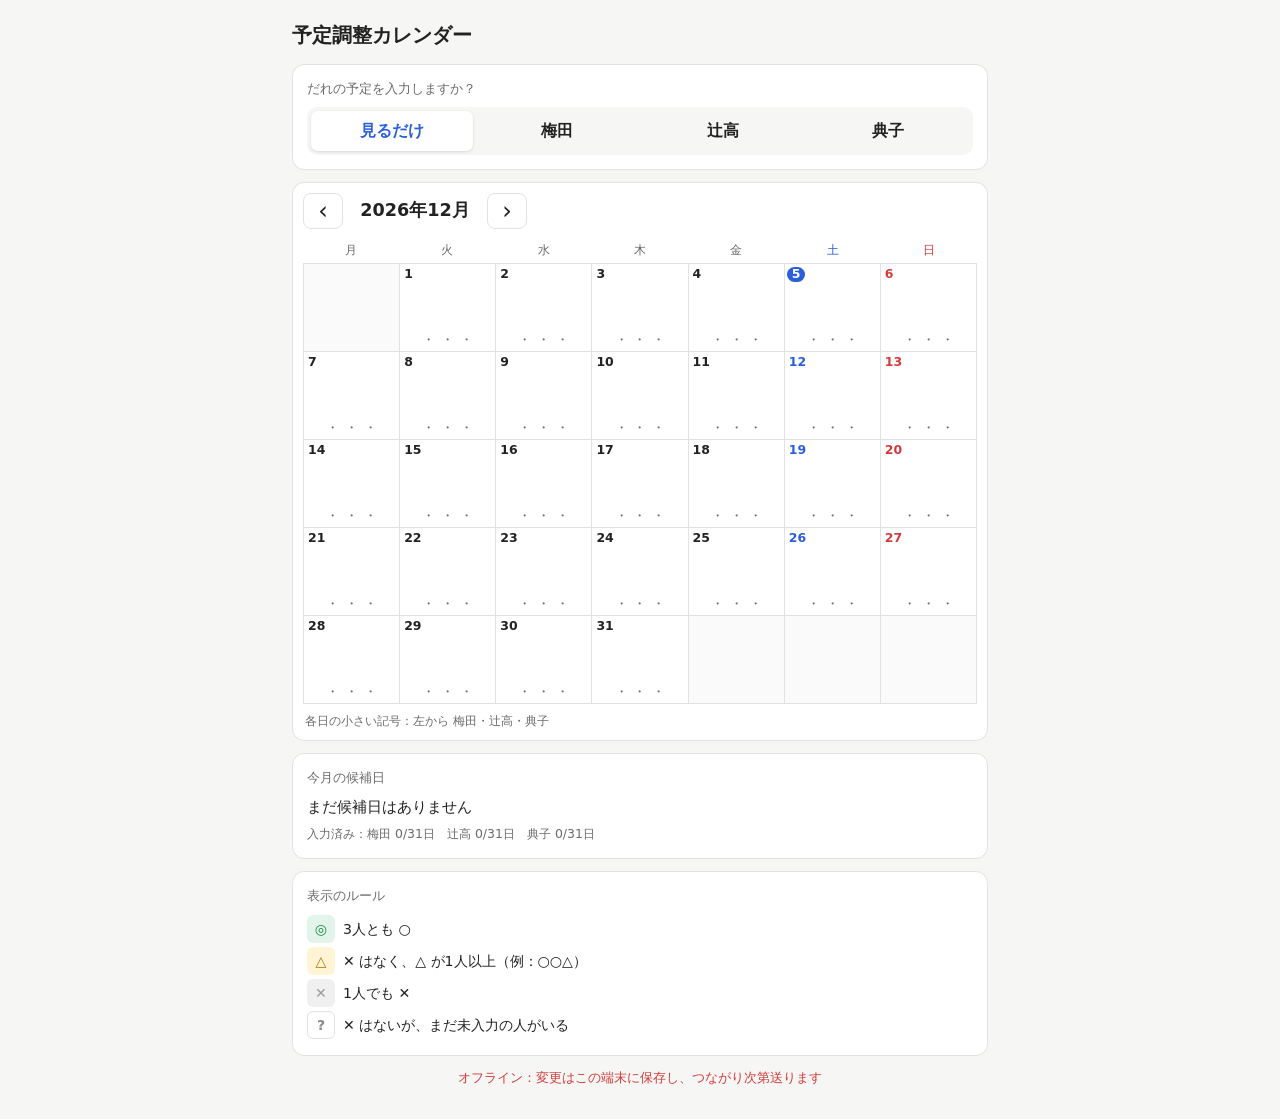
==== calendar/index.html @ 76873ce4 "Add /calendar: plain 3-person availability calendar (○△✕, drag/bulk edit, combined ◎△✕?)" ====
<!DOCTYPE html>
<html lang="ja">
<head>
  <meta charset="UTF-8">
  <meta name="viewport" content="width=device-width, initial-scale=1, viewport-fit=cover">
  <meta name="theme-color" content="#ffffff">
  <meta name="format-detection" content="telephone=no">
  <meta name="description" content="3人の予定調整カレンダー — 日付ごとに ○・△・✕ を入力すると、その日の結果を自動で表示します。">
  <title>予定調整カレンダー</title>
  <link rel="icon" href="data:image/svg+xml,%3Csvg xmlns='http://www.w3.org/2000/svg' viewBox='0 0 100 100'%3E%3Ctext y='.9em' font-size='90'%3E📅%3C/text%3E%3C/svg%3E">
  <link rel="stylesheet" href="calendar.css?v=20261127a">
  <script src="../holidays.js?v=20261127a" defer></script>
  <script src="calendar.js?v=20261127a" defer></script>
</head>
<body>
  <main class="page">
    <h1 class="title">予定調整カレンダー</h1>

    <section class="panel" aria-labelledby="who-label">
      <p id="who-label" class="panel-label">だれの予定を入力しますか？</p>
      <div id="people" class="segmented" role="radiogroup" aria-labelledby="who-label"></div>

      <div id="tools" class="tools" hidden>
        <p class="panel-label">記号を選んで、日付をタップ（なぞると連続入力）</p>
        <div id="brushes" class="segmented segmented--brush" role="radiogroup" aria-label="入力する記号"></div>

        <p class="panel-label">今月をまとめて入力</p>
        <div class="bulk">
          <button type="button" class="btn" data-bulk="all">全日</button>
          <button type="button" class="btn" data-bulk="weekday">平日</button>
          <button type="button" class="btn" data-bulk="weekend">土日祝</button>
          <button type="button" class="btn" data-bulk="empty">未入力の日</button>
          <button type="button" class="btn btn--quiet" id="undo" disabled>元に戻す</button>
        </div>
      </div>
    </section>

    <section class="calendar" aria-label="カレンダー">
      <div class="month-nav">
        <button type="button" class="btn btn--icon" id="prev-month" aria-label="前の月">‹</button>
        <h2 id="month-label" class="month-label" aria-live="polite"></h2>
        <button type="button" class="btn btn--icon" id="next-month" aria-label="次の月">›</button>
        <button type="button" class="btn btn--quiet" id="today-btn">今日</button>
      </div>

      <div class="weekdays" aria-hidden="true">
        <span>月</span><span>火</span><span>水</span><span>木</span><span>金</span><span class="sat">土</span><span class="sun">日</span>
      </div>
      <div id="grid" class="grid"></div>
      <p id="people-order" class="note"></p>
    </section>

    <section id="detail" class="panel detail" aria-live="polite" hidden></section>

    <section class="panel">
      <p class="panel-label">今月の候補日</p>
      <p id="best-days" class="best-days"></p>
    </section>

    <section class="panel legend">
      <p class="panel-label">表示のルール</p>
      <ul>
        <li><b class="sum sum--best">◎</b> 3人とも ○</li>
        <li><b class="sum sum--maybe">△</b> ✕ はなく、△ が1人以上（例：○○△）</li>
        <li><b class="sum sum--no">✕</b> 1人でも ✕</li>
        <li><b class="sum sum--wait">?</b> ✕ はないが、まだ未入力の人がいる</li>
      </ul>
    </section>

    <p id="sync-status" class="sync-status" role="status"></p>
  </main>

  <p id="toast" class="toast" role="status" aria-live="polite"></p>
</body>
</html>
---- calendar/calendar.css ----
/* 予定調整カレンダー — plain and simple, iPhone Safari first */

:root {
  color-scheme: light;
  --text: #222;
  --soft: #6b6b6b;
  --line: #e2e2e2;
  --bg: #f6f6f4;
  --card: #fff;
  --accent: #2b5fd9;
  --sat: #2b5fd9;
  --sun: #d23c3c;
  --best: #1f8a4c;
  --best-bg: #e3f5ea;
  --maybe: #b07800;
  --maybe-bg: #fff4d6;
  --no: #9a9a9a;
  --no-bg: #f0f0f0;
  --wait: #8a8a8a;
  font-family: "Hiragino Sans", "Hiragino Kaku Gothic ProN", "Yu Gothic", "Meiryo", "Noto Sans JP", system-ui, sans-serif;
}

*, *::before, *::after { box-sizing: border-box; }

html { -webkit-text-size-adjust: 100%; text-size-adjust: 100%; }

body {
  margin: 0;
  color: var(--text);
  background: var(--bg);
  line-height: 1.5;
}

button {
  font: inherit;
  color: inherit;
  touch-action: manipulation;
  -webkit-tap-highlight-color: transparent;
  -webkit-user-select: none;
  user-select: none;
  cursor: pointer;
}

[hidden] { display: none !important; }

.page {
  max-width: 720px;
  margin: 0 auto;
  padding: calc(16px + env(safe-area-inset-top)) max(12px, env(safe-area-inset-right)) calc(32px + env(safe-area-inset-bottom)) max(12px, env(safe-area-inset-left));
}

.title {
  margin: 4px 0 14px;
  font-size: 1.25rem;
  font-weight: 700;
}

.panel,
.calendar {
  margin-bottom: 12px;
  padding: 14px;
  border: 1px solid var(--line);
  border-radius: 12px;
  background: var(--card);
}

.panel-label {
  margin: 0 0 8px;
  color: var(--soft);
  font-size: 0.82rem;
}

.tools .panel-label { margin-top: 14px; }

/* ---- Segmented pickers ---- */
.segmented {
  display: flex;
  gap: 4px;
  padding: 4px;
  border-radius: 10px;
  background: var(--bg);
}

.segmented button {
  flex: 1;
  min-height: 40px;
  padding: 6px 4px;
  border: 0;
  border-radius: 7px;
  background: transparent;
  font-weight: 600;
}

.segmented button[aria-checked="true"] {
  background: var(--card);
  color: var(--accent);
  box-shadow: 0 1px 3px rgba(0, 0, 0, 0.12);
}

.segmented--brush button { font-size: 1.2rem; }
.segmented--brush .brush--clear { font-size: 0.9rem; }
.segmented--brush .brush--o[aria-checked="true"] { color: var(--best); }
.segmented--brush .brush--a[aria-checked="true"] { color: var(--maybe); }
.segmented--brush .brush--x[aria-checked="true"] { color: var(--sun); }

/* ---- Buttons ---- */
.btn {
  min-height: 36px;
  padding: 6px 12px;
  border: 1px solid var(--line);
  border-radius: 8px;
  background: var(--card);
  font-size: 0.9rem;
}

.btn:active { background: var(--bg); }
.btn:disabled { opacity: 0.4; cursor: default; }
.btn--quiet { border-color: transparent; color: var(--accent); }
.btn--icon { width: 40px; padding: 0; font-size: 1.5rem; line-height: 1; }

.bulk {
  display: flex;
  flex-wrap: wrap;
  gap: 6px;
}

/* ---- Calendar ---- */
.calendar { padding: 10px; }

.month-nav {
  display: flex;
  align-items: center;
  gap: 6px;
  margin-bottom: 8px;
}

.month-label {
  margin: 0;
  min-width: 7.5em;
  text-align: center;
  font-size: 1.1rem;
}

#today-btn { margin-left: auto; }

.weekdays,
.grid {
  display: grid;
  grid-template-columns: repeat(7, 1fr);
}

.weekdays span {
  padding: 4px 0;
  color: var(--soft);
  font-size: 0.78rem;
  text-align: center;
}

.weekdays .sat { color: var(--sat); }
.weekdays .sun { color: var(--sun); }

.grid {
  border-top: 1px solid var(--line);
  border-left: 1px solid var(--line);
}

.day,
.day-blank {
  position: relative;
  min-height: 74px;
  border: 0;
  border-right: 1px solid var(--line);
  border-bottom: 1px solid var(--line);
  border-radius: 0;
  background: var(--card);
}

.day-blank { background: #fafafa; }

.day {
  display: flex;
  flex-direction: column;
  align-items: center;
  padding: 3px 2px 4px;
  overflow: hidden;
}

.day-num {
  align-self: flex-start;
  padding-left: 2px;
  font-size: 0.78rem;
  font-weight: 600;
  line-height: 1.2;
}

.is-sat .day-num { color: var(--sat); }
.is-sun .day-num { color: var(--sun); }

.is-today .day-num {
  padding: 0 5px;
  border-radius: 999px;
  background: var(--accent);
  color: #fff;
}

.day-holiday {
  position: absolute;
  top: 4px;
  right: 3px;
  max-width: 55%;
  overflow: hidden;
  color: var(--sun);
  font-size: 0.55rem;
  white-space: nowrap;
  text-overflow: ellipsis;
}

.day-sum {
  flex: 1;
  display: flex;
  align-items: center;
  font-size: 1.45rem;
  font-weight: 700;
  line-height: 1;
}

.day-people {
  display: flex;
  justify-content: center;
  gap: 1px;
  width: 100%;
  font-size: 0.7rem;
  line-height: 1.1;
}

.day-person {
  flex: 1;
  max-width: 1.4em;
  border-radius: 3px;
  color: var(--soft);
  text-align: center;
}

/* the person being edited is highlighted in each day */
body[data-person="u"] .day-person[data-person="u"],
body[data-person="t"] .day-person[data-person="t"],
body[data-person="n"] .day-person[data-person="n"] {
  background: #e7eefc;
  color: var(--accent);
  font-weight: 700;
}

.is-sum-best { background: var(--best-bg); }
.is-sum-best .day-sum { color: var(--best); }
.is-sum-maybe { background: var(--maybe-bg); }
.is-sum-maybe .day-sum { color: var(--maybe); }
.is-sum-no { background: var(--no-bg); }
.is-sum-no .day-sum { color: var(--no); }
.is-sum-wait .day-sum { color: var(--wait); font-size: 1.1rem; }

.day.is-selected { box-shadow: inset 0 0 0 2px var(--accent); }

/* while editing, dragging across days paints instead of scrolling */
.is-editing .grid { touch-action: none; }
.is-editing .day:active { filter: brightness(0.95); }

.note {
  margin: 8px 2px 0;
  color: var(--soft);
  font-size: 0.75rem;
}

/* ---- Detail / summary / legend ---- */
.detail-head {
  display: flex;
  align-items: center;
  gap: 10px;
  margin: 0 0 8px;
}

.detail-list {
  display: grid;
  grid-template-columns: repeat(3, 1fr);
  gap: 6px;
  margin: 0;
  padding: 0;
  list-style: none;
}

.detail-list li {
  display: flex;
  flex-direction: column;
  align-items: center;
  padding: 8px 4px;
  border-radius: 8px;
  background: var(--bg);
  font-size: 0.85rem;
}

.mark { font-size: 1.2rem; }
.mark--o { color: var(--best); }
.mark--a { color: var(--maybe); }
.mark--x { color: var(--sun); }
.mark--none { color: var(--soft); font-size: 0.85rem; font-weight: 400; line-height: 1.75rem; }

.best-days { margin: 0; font-size: 0.95rem; }

.progress {
  display: block;
  margin-top: 6px;
  color: var(--soft);
  font-size: 0.78rem;
}

.legend ul {
  margin: 0;
  padding: 0;
  list-style: none;
  font-size: 0.88rem;
}

.legend li { display: flex; align-items: center; gap: 8px; padding: 2px 0; }

.sum {
  display: inline-flex;
  align-items: center;
  justify-content: center;
  width: 28px;
  height: 28px;
  border-radius: 6px;
  font-weight: 700;
}

.sum--best { background: var(--best-bg); color: var(--best); }
.sum--maybe { background: var(--maybe-bg); color: var(--maybe); }
.sum--no { background: var(--no-bg); color: var(--no); }
.sum--wait { background: var(--card); border: 1px solid var(--line); color: var(--wait); }

.sync-status {
  min-height: 1em;
  margin: 8px 0 0;
  color: var(--sun);
  font-size: 0.8rem;
  text-align: center;
}

.toast {
  position: fixed;
  left: 50%;
  bottom: calc(24px + env(safe-area-inset-bottom));
  z-index: 10;
  max-width: calc(100vw - 32px);
  margin: 0;
  padding: 10px 18px;
  border-radius: 999px;
  background: rgba(30, 30, 30, 0.88);
  color: #fff;
  font-size: 0.88rem;
  text-align: center;
  opacity: 0;
  pointer-events: none;
  transform: translate(-50%, 12px);
  transition: opacity 0.2s, transform 0.2s;
}

.toast.is-shown { opacity: 1; transform: translate(-50%, 0); }

@media (min-width: 560px) {
  .day, .day-blank { min-height: 88px; }
  .day-sum { font-size: 1.8rem; }
  .day-people { font-size: 0.8rem; }
}

/* phones: no room for holiday names; the red date already marks them */
@media (max-width: 559px) {
  .day-holiday { display: none; }
}
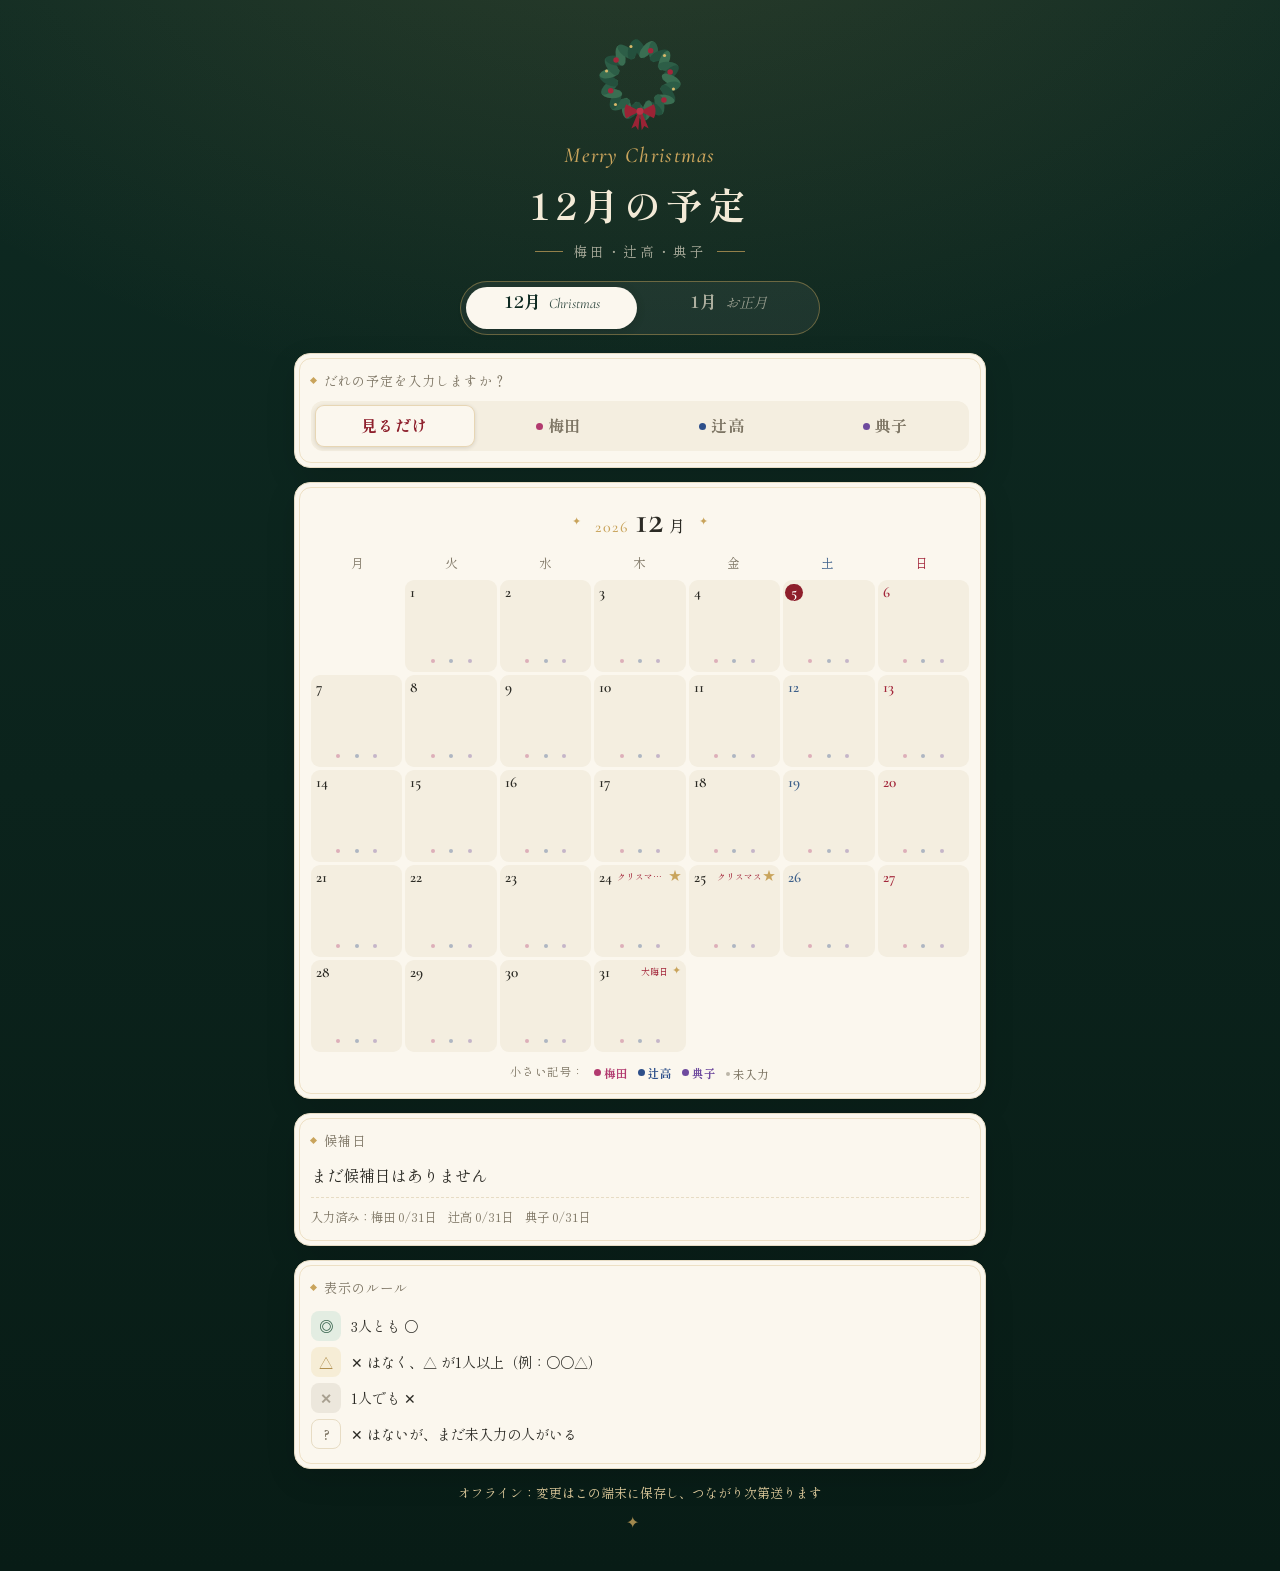
==== commit 95fd4707: "Calendar: Dec/Jan only with Christmas & お正月 themes; per-person colours, own-answer edit view, progre" ====
--- a/calendar/index.html
+++ b/calendar/index.html
@@ -3,28 +3,41 @@
 <head>
   <meta charset="UTF-8">
   <meta name="viewport" content="width=device-width, initial-scale=1, viewport-fit=cover">
-  <meta name="theme-color" content="#ffffff">
+  <meta name="theme-color" content="#0e2a22">
   <meta name="format-detection" content="telephone=no">
-  <meta name="description" content="3人の予定調整カレンダー — 日付ごとに ○・△・✕ を入力すると、その日の結果を自動で表示します。">
-  <title>予定調整カレンダー</title>
-  <link rel="icon" href="data:image/svg+xml,%3Csvg xmlns='http://www.w3.org/2000/svg' viewBox='0 0 100 100'%3E%3Ctext y='.9em' font-size='90'%3E📅%3C/text%3E%3C/svg%3E">
-  <link rel="stylesheet" href="calendar.css?v=20261127a">
-  <script src="../holidays.js?v=20261127a" defer></script>
-  <script src="calendar.js?v=20261127a" defer></script>
+  <meta name="description" content="12月・1月の予定調整 — 日付ごとに ○・△・✕ を入力すると、3人の結果を自動で表示します。">
+  <title>12月・1月の予定</title>
+  <link rel="icon" href="data:image/svg+xml,%3Csvg xmlns='http://www.w3.org/2000/svg' viewBox='0 0 100 100'%3E%3Ctext y='.9em' font-size='90'%3E✨%3C/text%3E%3C/svg%3E">
+  <link rel="preconnect" href="https://fonts.googleapis.com">
+  <link rel="preconnect" href="https://fonts.gstatic.com" crossorigin>
+  <link rel="stylesheet" href="https://fonts.googleapis.com/css2?family=Cormorant+Garamond:ital,wght@0,500;0,600;1,500&family=Shippori+Mincho:wght@500;700&display=swap">
+  <link rel="stylesheet" href="calendar.css?v=20261127d">
+  <script src="../holidays.js?v=20261127d" defer></script>
+  <script src="calendar.js?v=20261127d" defer></script>
 </head>
-<body>
+<body data-theme="xmas">
+  <div id="snow" class="snow" aria-hidden="true"></div>
+
   <main class="page">
-    <h1 class="title">予定調整カレンダー</h1>
+    <header class="hero">
+      <div id="hero-art" class="hero-art" aria-hidden="true"></div>
+      <p id="hero-kicker" class="hero-kicker"></p>
+      <h1 id="hero-title" class="hero-title"></h1>
+      <p class="hero-sub">梅田・辻高・典子</p>
+    </header>
+
+    <nav id="months" class="month-tabs" role="tablist" aria-label="月"></nav>
 
     <section class="panel" aria-labelledby="who-label">
       <p id="who-label" class="panel-label">だれの予定を入力しますか？</p>
       <div id="people" class="segmented" role="radiogroup" aria-labelledby="who-label"></div>
 
       <div id="tools" class="tools" hidden>
+        <p id="my-progress" class="my-progress" aria-live="polite"></p>
         <p class="panel-label">記号を選んで、日付をタップ（なぞると連続入力）</p>
         <div id="brushes" class="segmented segmented--brush" role="radiogroup" aria-label="入力する記号"></div>
 
-        <p class="panel-label">今月をまとめて入力</p>
+        <p class="panel-label">この月をまとめて入力</p>
         <div class="bulk">
           <button type="button" class="btn" data-bulk="all">全日</button>
           <button type="button" class="btn" data-bulk="weekday">平日</button>
@@ -35,14 +48,8 @@
       </div>
     </section>
 
-    <section class="calendar" aria-label="カレンダー">
-      <div class="month-nav">
-        <button type="button" class="btn btn--icon" id="prev-month" aria-label="前の月">‹</button>
-        <h2 id="month-label" class="month-label" aria-live="polite"></h2>
-        <button type="button" class="btn btn--icon" id="next-month" aria-label="次の月">›</button>
-        <button type="button" class="btn btn--quiet" id="today-btn">今日</button>
-      </div>
-
+    <section class="panel calendar" aria-label="カレンダー">
+      <h2 id="month-label" class="month-label" aria-live="polite"></h2>
       <div class="weekdays" aria-hidden="true">
         <span>月</span><span>火</span><span>水</span><span>木</span><span>金</span><span class="sat">土</span><span class="sun">日</span>
       </div>
@@ -53,7 +60,7 @@
     <section id="detail" class="panel detail" aria-live="polite" hidden></section>
 
     <section class="panel">
-      <p class="panel-label">今月の候補日</p>
+      <p class="panel-label">候補日</p>
       <p id="best-days" class="best-days"></p>
     </section>
 
@@ -68,6 +75,7 @@
     </section>
 
     <p id="sync-status" class="sync-status" role="status"></p>
+    <p class="flourish" aria-hidden="true">✦</p>
   </main>
 
   <p id="toast" class="toast" role="status" aria-live="polite"></p>
--- a/calendar/calendar.css
+++ b/calendar/calendar.css
@@ -1,23 +1,71 @@
-/* 予定調整カレンダー — plain and simple, iPhone Safari first */
+/* 12月・1月の予定 — Christmas (December) and お正月 (January) themes, iPhone Safari first */
+
+/* ---- Themes ---- */
+body[data-theme="xmas"] {
+  --bg: #0e2a22;
+  --bg-deep: #081c16;
+  --bg-glow: rgba(201, 164, 92, 0.16);
+  --on-bg: #f3ead7;
+  --on-bg-soft: rgba(243, 234, 215, 0.68);
+  --gold: #c9a45c;
+  --gold-soft: #e3cf9f;
+  --card: #fbf7ee;
+  --card-2: #f4eee0;
+  --text: #2b2a24;
+  --soft: #7d7564;
+  --line: #e7dcc4;
+  --accent: #8e1f2c;
+  --accent-soft: #f4e3e2;
+  --sat: #3c5f8a;
+  --sun: #a3263a;
+  --best: #2f5d46;
+  --best-bg: #e3ede2;
+  --maybe: #9a7224;
+  --maybe-bg: #f6edd6;
+  --no: #a8a090;
+  --no-bg: #ece7dc;
+  --tab-bg: rgba(255, 255, 255, 0.06);
+  --tab-text: var(--on-bg-soft);
+  --tab-on-bg: var(--card);
+  --tab-on-text: var(--bg);
+}
+
+body[data-theme="newyear"] {
+  --bg: #f6f0e4;
+  --bg-deep: #efe5d2;
+  --bg-glow: rgba(192, 57, 43, 0.08);
+  --on-bg: #3b1d16;
+  --on-bg-soft: rgba(59, 29, 22, 0.62);
+  --gold: #b8924a;
+  --gold-soft: #d9bf86;
+  --card: #fffdf8;
+  --card-2: #f8f2e6;
+  --text: #2e211c;
+  --soft: #857565;
+  --line: #ecdfc8;
+  --accent: #b3261e;
+  --accent-soft: #fbe8e3;
+  --sat: #3d5a85;
+  --sun: #b3261e;
+  --best: #b3261e;
+  --best-bg: #fbe7e1;
+  --maybe: #9a7224;
+  --maybe-bg: #f7eed8;
+  --no: #ab9f92;
+  --no-bg: #efe9df;
+  --tab-bg: rgba(184, 146, 74, 0.1);
+  --tab-text: var(--on-bg-soft);
+  --tab-on-bg: var(--accent);
+  --tab-on-text: #fff8ef;
+}
 
 :root {
   color-scheme: light;
-  --text: #222;
-  --soft: #6b6b6b;
-  --line: #e2e2e2;
-  --bg: #f6f6f4;
-  --card: #fff;
-  --accent: #2b5fd9;
-  --sat: #2b5fd9;
-  --sun: #d23c3c;
-  --best: #1f8a4c;
-  --best-bg: #e3f5ea;
-  --maybe: #b07800;
-  --maybe-bg: #fff4d6;
-  --no: #9a9a9a;
-  --no-bg: #f0f0f0;
-  --wait: #8a8a8a;
-  font-family: "Hiragino Sans", "Hiragino Kaku Gothic ProN", "Yu Gothic", "Meiryo", "Noto Sans JP", system-ui, sans-serif;
+  --serif: "Shippori Mincho", "Hiragino Mincho ProN", "Yu Mincho", "YuMincho", serif;
+  --latin: "Cormorant Garamond", "Shippori Mincho", "Hiragino Mincho ProN", serif;
+  --sans: "Hiragino Sans", "Hiragino Kaku Gothic ProN", "Yu Gothic", "Noto Sans JP", system-ui, sans-serif;
+  --shadow: 0 10px 30px rgba(0, 0, 0, 0.12), 0 1px 2px rgba(0, 0, 0, 0.06);
+  font-family: var(--serif);
 }
 
 *, *::before, *::after { box-sizing: border-box; }
@@ -25,10 +73,31 @@
 html { -webkit-text-size-adjust: 100%; text-size-adjust: 100%; }
 
 body {
+  min-height: 100vh;
+  min-height: 100dvh;
   margin: 0;
   color: var(--text);
   background: var(--bg);
-  line-height: 1.5;
+  line-height: 1.6;
+  transition: background-color 0.5s;
+}
+
+/* evergreen velvet with a warm glow at the top */
+body[data-theme="xmas"] {
+  background:
+    radial-gradient(120% 60% at 50% -10%, var(--bg-glow), transparent 60%),
+    linear-gradient(180deg, var(--bg) 0%, var(--bg-deep) 100%);
+  background-color: var(--bg-deep);
+}
+
+html:has(body[data-theme="xmas"]) { background: var(--bg-deep, #081c16); }
+
+/* washi ivory with faint gold 青海波 */
+body[data-theme="newyear"] {
+  background:
+    radial-gradient(90% 50% at 50% -5%, var(--bg-glow), transparent 65%),
+    url("data:image/svg+xml,%3Csvg xmlns='http://www.w3.org/2000/svg' width='48' height='24'%3E%3Cg fill='%23f6f0e4' stroke='%23b8924a' stroke-opacity='.16' stroke-width='1'%3E%3Cg id='w'%3E%3Ccircle r='24'/%3E%3Ccircle r='18'/%3E%3Ccircle r='12'/%3E%3Ccircle r='6'/%3E%3C/g%3E%3Cuse href='%23w' x='48'/%3E%3Cuse href='%23w' x='24' y='12'/%3E%3Cuse href='%23w' y='24'/%3E%3Cuse href='%23w' x='48' y='24'/%3E%3C/g%3E%3C/svg%3E") 0 0 / 48px 24px,
+    var(--bg);
 }
 
 button {
@@ -44,104 +113,275 @@
 [hidden] { display: none !important; }
 
 .page {
+  position: relative;
+  z-index: 1;
   max-width: 720px;
   margin: 0 auto;
-  padding: calc(16px + env(safe-area-inset-top)) max(12px, env(safe-area-inset-right)) calc(32px + env(safe-area-inset-bottom)) max(12px, env(safe-area-inset-left));
-}
-
-.title {
-  margin: 4px 0 14px;
-  font-size: 1.25rem;
+  padding: calc(20px + env(safe-area-inset-top)) max(14px, env(safe-area-inset-right)) calc(36px + env(safe-area-inset-bottom)) max(14px, env(safe-area-inset-left));
+}
+
+/* ---- Snow (December only) ---- */
+.snow {
+  position: fixed;
+  inset: 0;
+  z-index: 0;
+  overflow: hidden;
+  pointer-events: none;
+}
+
+.snow span {
+  position: absolute;
+  top: -10px;
+  border-radius: 50%;
+  background: #fff;
+  filter: blur(0.4px);
+  animation-name: fall, sway;
+  animation-timing-function: linear, ease-in-out;
+  animation-iteration-count: infinite;
+  animation-direction: normal, alternate;
+}
+
+@keyframes fall { to { transform: translateY(105vh); } }
+@keyframes sway { from { margin-left: -12px; } to { margin-left: 12px; } }
+
+@media (prefers-reduced-motion: reduce) {
+  .snow span { animation: none; top: auto; bottom: 0; opacity: 0.15 !important; }
+}
+
+/* ---- Hero ---- */
+.hero {
+  padding: 8px 0 18px;
+  color: var(--on-bg);
+  text-align: center;
+}
+
+.hero-art {
+  width: 104px;
+  height: 104px;
+  margin: 0 auto 6px;
+  animation: rise 0.8s ease-out both;
+}
+
+[data-theme="newyear"] .hero-art { width: 170px; }
+.hero-art svg { display: block; width: 100%; height: 100%; }
+
+.hero-kicker {
+  margin: 0;
+  color: var(--gold);
+  font-family: var(--latin);
+  font-size: 1.35rem;
+  font-style: italic;
+  font-weight: 500;
+  letter-spacing: 0.06em;
+  animation: rise 0.8s 0.1s ease-out both;
+}
+
+[data-theme="newyear"] .hero-kicker {
+  font-family: var(--serif);
+  font-style: normal;
+  font-size: 1.05rem;
+  letter-spacing: 0.5em;
+  padding-left: 0.5em; /* balance the letter-spacing */
+}
+
+.hero-title {
+  margin: 2px 0 0;
+  font-size: 1.9rem;
   font-weight: 700;
-}
-
-.panel,
-.calendar {
-  margin-bottom: 12px;
-  padding: 14px;
+  letter-spacing: 0.14em;
+  animation: rise 0.8s 0.18s ease-out both;
+}
+
+.hero-sub {
+  display: inline-flex;
+  align-items: center;
+  gap: 10px;
+  margin: 6px 0 0;
+  color: var(--on-bg-soft);
+  font-size: 0.85rem;
+  letter-spacing: 0.2em;
+}
+
+.hero-sub::before,
+.hero-sub::after {
+  content: "";
+  width: 28px;
+  height: 1px;
+  background: var(--gold);
+  opacity: 0.7;
+}
+
+@keyframes rise {
+  from { opacity: 0; transform: translateY(8px); }
+  to { opacity: 1; transform: none; }
+}
+
+/* ---- Month tabs ---- */
+.month-tabs {
+  display: flex;
+  gap: 6px;
+  max-width: 360px;
+  margin: 0 auto 18px;
+  padding: 5px;
+  border: 1px solid color-mix(in srgb, var(--gold) 45%, transparent);
+  border-radius: 999px;
+  background: var(--tab-bg);
+}
+
+.month-tabs button {
+  flex: 1;
+  display: flex;
+  align-items: baseline;
+  justify-content: center;
+  gap: 8px;
+  min-height: 42px;
+  border: 0;
+  border-radius: 999px;
+  background: transparent;
+  color: var(--tab-text);
+  transition: background-color 0.3s, color 0.3s;
+}
+
+.month-tabs button[aria-selected="true"] {
+  background: var(--tab-on-bg);
+  color: var(--tab-on-text);
+  box-shadow: 0 2px 10px rgba(0, 0, 0, 0.15);
+}
+
+.tab-main { font-size: 1.05rem; font-weight: 700; }
+.tab-sub { font-family: var(--latin); font-size: 0.9rem; font-style: italic; opacity: 0.85; }
+
+/* ---- Panels ---- */
+.panel {
+  position: relative;
+  margin-bottom: 14px;
+  padding: 16px;
   border: 1px solid var(--line);
+  border-radius: 16px;
+  background: var(--card);
+  box-shadow: var(--shadow);
+}
+
+/* a fine inner gold rule, like a printed card */
+.panel::before {
+  content: "";
+  position: absolute;
+  inset: 4px;
+  border: 1px solid color-mix(in srgb, var(--gold) 28%, transparent);
   border-radius: 12px;
-  background: var(--card);
+  pointer-events: none;
 }
 
 .panel-label {
-  margin: 0 0 8px;
+  display: flex;
+  align-items: center;
+  gap: 8px;
+  margin: 0 0 10px;
   color: var(--soft);
   font-size: 0.82rem;
-}
-
-.tools .panel-label { margin-top: 14px; }
+  letter-spacing: 0.08em;
+}
+
+.panel-label::before {
+  content: "";
+  width: 5px;
+  height: 5px;
+  background: var(--gold);
+  transform: rotate(45deg);
+  flex: none;
+}
+
+.tools .panel-label { margin-top: 16px; }
 
 /* ---- Segmented pickers ---- */
 .segmented {
   display: flex;
   gap: 4px;
   padding: 4px;
-  border-radius: 10px;
-  background: var(--bg);
+  border-radius: 12px;
+  background: var(--card-2);
 }
 
 .segmented button {
   flex: 1;
-  min-height: 40px;
+  min-height: 42px;
   padding: 6px 4px;
   border: 0;
-  border-radius: 7px;
+  border-radius: 9px;
   background: transparent;
-  font-weight: 600;
+  color: var(--soft);
+  font-weight: 700;
+  letter-spacing: 0.04em;
+  transition: background-color 0.2s, color 0.2s;
 }
 
 .segmented button[aria-checked="true"] {
   background: var(--card);
   color: var(--accent);
-  box-shadow: 0 1px 3px rgba(0, 0, 0, 0.12);
-}
-
-.segmented--brush button { font-size: 1.2rem; }
-.segmented--brush .brush--clear { font-size: 0.9rem; }
+  box-shadow: 0 1px 4px rgba(0, 0, 0, 0.12), inset 0 0 0 1px color-mix(in srgb, var(--gold) 40%, transparent);
+}
+
+.segmented--brush button { font-size: 1.25rem; }
+.segmented--brush .brush--clear { font-size: 0.88rem; }
 .segmented--brush .brush--o[aria-checked="true"] { color: var(--best); }
 .segmented--brush .brush--a[aria-checked="true"] { color: var(--maybe); }
 .segmented--brush .brush--x[aria-checked="true"] { color: var(--sun); }
 
 /* ---- Buttons ---- */
 .btn {
-  min-height: 36px;
-  padding: 6px 12px;
+  min-height: 38px;
+  padding: 6px 14px;
   border: 1px solid var(--line);
-  border-radius: 8px;
+  border-radius: 999px;
   background: var(--card);
-  font-size: 0.9rem;
-}
-
-.btn:active { background: var(--bg); }
+  color: var(--text);
+  font-size: 0.88rem;
+  letter-spacing: 0.04em;
+}
+
+.btn:active { background: var(--card-2); }
 .btn:disabled { opacity: 0.4; cursor: default; }
 .btn--quiet { border-color: transparent; color: var(--accent); }
-.btn--icon { width: 40px; padding: 0; font-size: 1.5rem; line-height: 1; }
-
-.bulk {
-  display: flex;
-  flex-wrap: wrap;
+
+.bulk { display: flex; flex-wrap: wrap; gap: 6px; }
+
+/* ---- Calendar ---- */
+.calendar { padding: 14px 10px 12px; }
+
+.month-label {
+  display: flex;
+  align-items: baseline;
+  justify-content: center;
   gap: 6px;
-}
-
-/* ---- Calendar ---- */
-.calendar { padding: 10px; }
-
-.month-nav {
-  display: flex;
-  align-items: center;
-  gap: 6px;
-  margin-bottom: 8px;
-}
-
-.month-label {
-  margin: 0;
-  min-width: 7.5em;
-  text-align: center;
-  font-size: 1.1rem;
-}
-
-#today-btn { margin-left: auto; }
+  margin: 0 0 10px;
+  color: var(--text);
+  font-weight: 500;
+}
+
+.month-year {
+  color: var(--gold);
+  font-family: var(--latin);
+  font-size: 1rem;
+  letter-spacing: 0.12em;
+}
+
+.month-num {
+  font-family: var(--latin);
+  font-size: 2.4rem;
+  font-weight: 600;
+  line-height: 1;
+}
+
+.month-unit { font-size: 1rem; }
+
+.month-label::before,
+.month-label::after {
+  content: "✦";
+  align-self: center;
+  margin: 0 8px;
+  color: var(--gold);
+  font-size: 0.7rem;
+}
 
 .weekdays,
 .grid {
@@ -150,54 +390,55 @@
 }
 
 .weekdays span {
-  padding: 4px 0;
+  padding: 4px 0 6px;
   color: var(--soft);
   font-size: 0.78rem;
   text-align: center;
+  letter-spacing: 0.1em;
 }
 
 .weekdays .sat { color: var(--sat); }
 .weekdays .sun { color: var(--sun); }
 
 .grid {
-  border-top: 1px solid var(--line);
-  border-left: 1px solid var(--line);
+  gap: 3px;
+  touch-action: pan-y;
 }
 
 .day,
 .day-blank {
   position: relative;
-  min-height: 74px;
+  min-height: 76px;
   border: 0;
-  border-right: 1px solid var(--line);
-  border-bottom: 1px solid var(--line);
-  border-radius: 0;
-  background: var(--card);
-}
-
-.day-blank { background: #fafafa; }
+  border-radius: 9px;
+}
+
+.day-blank { background: transparent; }
 
 .day {
   display: flex;
   flex-direction: column;
   align-items: center;
-  padding: 3px 2px 4px;
+  padding: 4px 2px 5px;
   overflow: hidden;
+  background: var(--card-2);
+  transition: background-color 0.25s, transform 0.12s;
 }
 
 .day-num {
   align-self: flex-start;
-  padding-left: 2px;
-  font-size: 0.78rem;
+  padding-left: 3px;
+  font-family: var(--latin);
+  font-size: 0.95rem;
   font-weight: 600;
-  line-height: 1.2;
+  line-height: 1.1;
 }
 
 .is-sat .day-num { color: var(--sat); }
 .is-sun .day-num { color: var(--sun); }
 
 .is-today .day-num {
-  padding: 0 5px;
+  padding: 0 6px;
   border-radius: 999px;
   background: var(--accent);
   color: #fff;
@@ -205,8 +446,8 @@
 
 .day-holiday {
   position: absolute;
-  top: 4px;
-  right: 3px;
+  top: 5px;
+  right: 4px;
   max-width: 55%;
   overflow: hidden;
   color: var(--sun);
@@ -219,7 +460,7 @@
   flex: 1;
   display: flex;
   align-items: center;
-  font-size: 1.45rem;
+  font-size: 1.5rem;
   font-weight: 700;
   line-height: 1;
 }
@@ -229,8 +470,9 @@
   justify-content: center;
   gap: 1px;
   width: 100%;
-  font-size: 0.7rem;
-  line-height: 1.1;
+  font-family: var(--sans);
+  font-size: 0.66rem;
+  line-height: 1.15;
 }
 
 .day-person {
@@ -241,33 +483,49 @@
   text-align: center;
 }
 
-/* the person being edited is highlighted in each day */
-body[data-person="u"] .day-person[data-person="u"],
-body[data-person="t"] .day-person[data-person="t"],
-body[data-person="n"] .day-person[data-person="n"] {
-  background: #e7eefc;
-  color: var(--accent);
-  font-weight: 700;
-}
-
-.is-sum-best { background: var(--best-bg); }
+
+.is-sum-best { background: var(--best-bg); box-shadow: inset 0 0 0 1px color-mix(in srgb, var(--best) 30%, transparent); }
 .is-sum-best .day-sum { color: var(--best); }
 .is-sum-maybe { background: var(--maybe-bg); }
 .is-sum-maybe .day-sum { color: var(--maybe); }
 .is-sum-no { background: var(--no-bg); }
 .is-sum-no .day-sum { color: var(--no); }
-.is-sum-wait .day-sum { color: var(--wait); font-size: 1.1rem; }
+.is-sum-wait .day-sum { color: var(--soft); font-size: 1.05rem; opacity: 0.7; }
 
 .day.is-selected { box-shadow: inset 0 0 0 2px var(--accent); }
+
+/* ornaments on special days */
+.is-special::after {
+  position: absolute;
+  top: 4px;
+  right: 5px;
+  line-height: 1;
+}
+.is-special-star::after { content: "★"; color: var(--gold); font-size: 0.75rem; }
+.is-special-bell::after { content: "✦"; color: var(--gold); font-size: 0.7rem; }
+.is-special-sun::after {
+  content: "";
+  width: 9px;
+  height: 9px;
+  border-radius: 50%;
+  background: var(--accent);
+  box-shadow: 0 0 0 2px var(--card-2), 0 0 0 3px var(--gold-soft);
+  top: 6px;
+  right: 6px;
+}
+.is-special-plum::after { content: "✿"; color: #d98f97; font-size: 0.75rem; }
+.is-special .day-holiday { right: 18px; }
 
 /* while editing, dragging across days paints instead of scrolling */
 .is-editing .grid { touch-action: none; }
-.is-editing .day:active { filter: brightness(0.95); }
+.is-editing .day:active { transform: scale(0.96); }
 
 .note {
-  margin: 8px 2px 0;
+  margin: 10px 2px 0;
   color: var(--soft);
-  font-size: 0.75rem;
+  font-size: 0.72rem;
+  text-align: center;
+  letter-spacing: 0.04em;
 }
 
 /* ---- Detail / summary / legend ---- */
@@ -275,7 +533,7 @@
   display: flex;
   align-items: center;
   gap: 10px;
-  margin: 0 0 8px;
+  margin: 0 0 10px;
 }
 
 .detail-list {
@@ -292,56 +550,63 @@
   flex-direction: column;
   align-items: center;
   padding: 8px 4px;
-  border-radius: 8px;
-  background: var(--bg);
+  border-radius: 10px;
+  background: var(--card-2);
   font-size: 0.85rem;
 }
 
-.mark { font-size: 1.2rem; }
+.mark { font-size: 1.25rem; }
 .mark--o { color: var(--best); }
 .mark--a { color: var(--maybe); }
 .mark--x { color: var(--sun); }
-.mark--none { color: var(--soft); font-size: 0.85rem; font-weight: 400; line-height: 1.75rem; }
-
-.best-days { margin: 0; font-size: 0.95rem; }
+.mark--none { color: var(--soft); font-size: 0.82rem; font-weight: 500; line-height: 1.9rem; }
+
+.best-days { margin: 0; font-size: 1rem; line-height: 1.8; }
 
 .progress {
   display: block;
-  margin-top: 6px;
+  margin-top: 8px;
+  padding-top: 8px;
+  border-top: 1px dashed var(--line);
   color: var(--soft);
   font-size: 0.78rem;
 }
 
-.legend ul {
-  margin: 0;
-  padding: 0;
-  list-style: none;
-  font-size: 0.88rem;
-}
-
-.legend li { display: flex; align-items: center; gap: 8px; padding: 2px 0; }
+.legend ul { margin: 0; padding: 0; list-style: none; font-size: 0.88rem; }
+.legend li { display: flex; align-items: center; gap: 10px; padding: 3px 0; }
 
 .sum {
   display: inline-flex;
   align-items: center;
   justify-content: center;
-  width: 28px;
-  height: 28px;
-  border-radius: 6px;
+  width: 30px;
+  height: 30px;
+  border-radius: 8px;
   font-weight: 700;
+  flex: none;
 }
 
 .sum--best { background: var(--best-bg); color: var(--best); }
 .sum--maybe { background: var(--maybe-bg); color: var(--maybe); }
 .sum--no { background: var(--no-bg); color: var(--no); }
-.sum--wait { background: var(--card); border: 1px solid var(--line); color: var(--wait); }
+.sum--wait { background: var(--card); border: 1px solid var(--line); color: var(--soft); }
 
 .sync-status {
   min-height: 1em;
   margin: 8px 0 0;
-  color: var(--sun);
+  color: var(--accent);
   font-size: 0.8rem;
   text-align: center;
+}
+
+[data-theme="xmas"] .sync-status { color: var(--gold-soft); }
+
+.flourish {
+  margin: 6px 0 0;
+  color: var(--gold);
+  text-align: center;
+  letter-spacing: 1em;
+  opacity: 0.8;
 }
 
 .toast {
@@ -351,11 +616,13 @@
   z-index: 10;
   max-width: calc(100vw - 32px);
   margin: 0;
-  padding: 10px 18px;
+  padding: 10px 20px;
+  border: 1px solid color-mix(in srgb, var(--gold) 60%, transparent);
   border-radius: 999px;
-  background: rgba(30, 30, 30, 0.88);
-  color: #fff;
-  font-size: 0.88rem;
+  background: rgba(20, 20, 18, 0.88);
+  color: #fbf3e2;
+  font-size: 0.86rem;
+  letter-spacing: 0.04em;
   text-align: center;
   opacity: 0;
   pointer-events: none;
@@ -365,13 +632,122 @@
 
 .toast.is-shown { opacity: 1; transform: translate(-50%, 0); }
 
-@media (min-width: 560px) {
-  .day, .day-blank { min-height: 88px; }
-  .day-sum { font-size: 1.8rem; }
-  .day-people { font-size: 0.8rem; }
-}
-
-/* phones: no room for holiday names; the red date already marks them */
 @media (max-width: 559px) {
   .day-holiday { display: none; }
 }
+
+@media (min-width: 560px) {
+  .hero-title { font-size: 2.3rem; }
+  .day, .day-blank { min-height: 92px; }
+  .day-sum { font-size: 1.9rem; }
+  .day-people { font-size: 0.78rem; }
+  .calendar { padding: 18px 16px 14px; }
+}
+
+/* ==== Per-person colours ==== */
+
+/* name tabs: a colour dot, and the person's colour when selected */
+#people button[style]::before {
+  content: "";
+  display: inline-block;
+  width: 7px;
+  height: 7px;
+  margin-right: 5px;
+  border-radius: 50%;
+  background: var(--pc);
+  vertical-align: 0.12em;
+}
+#people button[style][aria-checked="true"] {
+  color: var(--pc);
+  box-shadow: 0 1px 4px rgba(0, 0, 0, 0.12), inset 0 -2px 0 var(--pc);
+}
+
+/* small per-person marks: drawn in the owner's colour; unanswered = hollow ring */
+.day-person { font-weight: 700; }
+.day-person[data-person="u"] { --pc: var(--p-u); }
+.day-person[data-person="t"] { --pc: var(--p-t); }
+.day-person[data-person="n"] { --pc: var(--p-n); }
+.day-person { color: var(--pc); }
+.day-person[data-mark="none"]::before {
+  content: "";
+  display: inline-block;
+  width: 4px;
+  height: 4px;
+  border-radius: 50%;
+  background: var(--pc);
+  opacity: 0.35;
+  vertical-align: 0.05em;
+}
+body[data-person] .day-person { background: none; }
+
+/* legend under the calendar */
+.note .who { display: inline-flex; align-items: center; gap: 3px; margin-left: 9px; color: var(--pc, var(--soft)); font-weight: 700; }
+.note .who i { width: 7px; height: 7px; border-radius: 50%; background: var(--pc); }
+.note .who--empty { color: var(--soft); font-weight: 500; }
+.note .who--empty i { width: 4px; height: 4px; background: var(--soft); opacity: 0.5; }
+
+/* ==== Edit mode: the editor's own answers take centre stage ==== */
+.day-badge {
+  position: absolute;
+  top: 4px;
+  right: 5px;
+  color: var(--soft);
+  font-size: 0.68rem;
+  font-weight: 700;
+  line-height: 1;
+}
+.is-editing .is-special::after { display: none; }
+.is-editing .day-holiday { display: none; }
+
+/* not yet answered: plain card, dashed outline in my colour, faint 未 */
+.is-editing .day.mine-empty {
+  background: var(--card);
+  box-shadow: none;
+  outline: 1.5px dashed color-mix(in srgb, var(--me) 55%, transparent);
+  outline-offset: -3px;
+}
+.is-editing .mine-empty .day-sum { color: color-mix(in srgb, var(--me) 40%, transparent); font-size: 1rem; font-weight: 500; }
+
+/* answered: tinted by my answer, with a solid ring and check tab in my colour */
+.is-editing .day.mine-o,
+.is-editing .day.mine-a,
+.is-editing .day.mine-x { box-shadow: inset 0 0 0 2px var(--me); }
+.is-editing .day.mine-o { background: var(--best-bg); }
+.is-editing .day.mine-a { background: var(--maybe-bg); }
+.is-editing .day.mine-x { background: var(--no-bg); }
+.is-editing .mine-o .day-sum { color: var(--best); }
+.is-editing .mine-a .day-sum { color: var(--maybe); }
+.is-editing .mine-x .day-sum { color: var(--sun); }
+.is-editing .day.mine-o::before,
+.is-editing .day.mine-a::before,
+.is-editing .day.mine-x::before {
+  content: "";
+  position: absolute;
+  left: 0;
+  bottom: 0;
+  border-style: solid;
+  border-width: 0 0 11px 11px;
+  border-color: transparent transparent var(--me) transparent;
+  border-bottom-left-radius: 9px;
+}
+
+/* fade the other two people so mine stands out */
+body[data-person="u"] .day-person:not([data-person="u"]),
+body[data-person="t"] .day-person:not([data-person="t"]),
+body[data-person="n"] .day-person:not([data-person="n"]) { opacity: 0.35; }
+
+/* progress line */
+.my-progress {
+  margin: 14px 0 0;
+  padding: 10px 12px;
+  border-radius: 12px;
+  background: color-mix(in srgb, var(--me) 8%, var(--card));
+  color: var(--text);
+  font-size: 0.9rem;
+}
+.my-progress b:first-child { color: var(--me); }
+.my-progress .left { color: var(--me); font-family: var(--latin); font-size: 1.3rem; }
+.my-progress .count { color: var(--soft); font-size: 0.8rem; }
+.my-progress.is-done { color: var(--best); font-weight: 700; }
+.my-progress .bar { display: block; height: 4px; margin-top: 6px; border-radius: 4px; background: var(--line); overflow: hidden; }
+.my-progress .bar span { display: block; height: 100%; background: var(--me); transition: width 0.3s; }
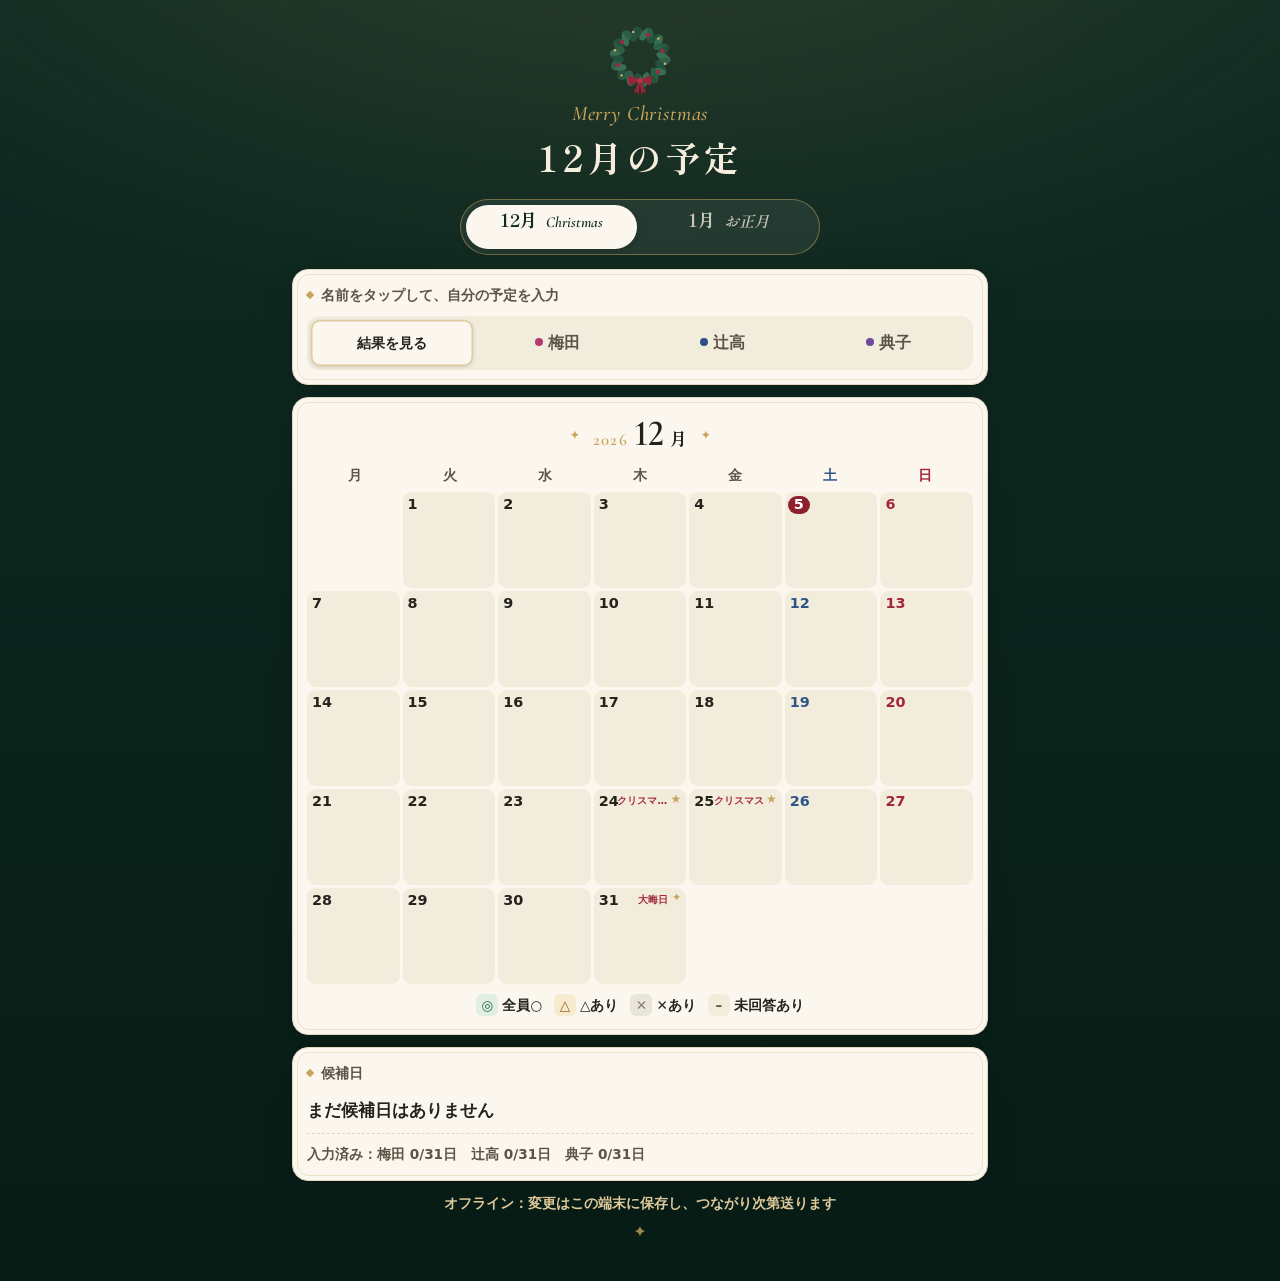
==== commit e205855e: "Calendar UI/UX (team vote): bold Gothic UI + Mincho headings, result-only colours (same both months)" ====
--- a/calendar/index.html
+++ b/calendar/index.html
@@ -10,10 +10,10 @@
   <link rel="icon" href="data:image/svg+xml,%3Csvg xmlns='http://www.w3.org/2000/svg' viewBox='0 0 100 100'%3E%3Ctext y='.9em' font-size='90'%3E✨%3C/text%3E%3C/svg%3E">
   <link rel="preconnect" href="https://fonts.googleapis.com">
   <link rel="preconnect" href="https://fonts.gstatic.com" crossorigin>
-  <link rel="stylesheet" href="https://fonts.googleapis.com/css2?family=Cormorant+Garamond:ital,wght@0,500;0,600;1,500&family=Shippori+Mincho:wght@500;700&display=swap">
-  <link rel="stylesheet" href="calendar.css?v=20261127d">
-  <script src="../holidays.js?v=20261127d" defer></script>
-  <script src="calendar.js?v=20261127d" defer></script>
+  <link rel="stylesheet" href="https://fonts.googleapis.com/css2?family=Cormorant+Garamond:ital,wght@0,600;1,500&family=Shippori+Mincho:wght@600;700&display=swap">
+  <link rel="stylesheet" href="calendar.css?v=20261127g">
+  <script src="../holidays.js?v=20261127g" defer></script>
+  <script src="calendar.js?v=20261127g" defer></script>
 </head>
 <body data-theme="xmas">
   <div id="snow" class="snow" aria-hidden="true"></div>
@@ -23,38 +23,45 @@
       <div id="hero-art" class="hero-art" aria-hidden="true"></div>
       <p id="hero-kicker" class="hero-kicker"></p>
       <h1 id="hero-title" class="hero-title"></h1>
-      <p class="hero-sub">梅田・辻高・典子</p>
     </header>
 
     <nav id="months" class="month-tabs" role="tablist" aria-label="月"></nav>
 
-    <section class="panel" aria-labelledby="who-label">
-      <p id="who-label" class="panel-label">だれの予定を入力しますか？</p>
-      <div id="people" class="segmented" role="radiogroup" aria-labelledby="who-label"></div>
-
-      <div id="tools" class="tools" hidden>
-        <p id="my-progress" class="my-progress" aria-live="polite"></p>
-        <p class="panel-label">記号を選んで、日付をタップ（なぞると連続入力）</p>
-        <div id="brushes" class="segmented segmented--brush" role="radiogroup" aria-label="入力する記号"></div>
-
-        <p class="panel-label">この月をまとめて入力</p>
-        <div class="bulk">
-          <button type="button" class="btn" data-bulk="all">全日</button>
-          <button type="button" class="btn" data-bulk="weekday">平日</button>
-          <button type="button" class="btn" data-bulk="weekend">土日祝</button>
-          <button type="button" class="btn" data-bulk="empty">未入力の日</button>
-          <button type="button" class="btn btn--quiet" id="undo" disabled>元に戻す</button>
-        </div>
-      </div>
+    <section class="panel who" aria-labelledby="who-label">
+      <p id="who-label" class="panel-label"></p>
+      <div id="people" class="segmented segmented--people" role="radiogroup" aria-labelledby="who-label"></div>
+      <p id="my-progress" class="my-progress edit-only" aria-live="polite"></p>
     </section>
 
     <section class="panel calendar" aria-label="カレンダー">
+      <div class="brushbar edit-only">
+        <p class="brushbar-hint">記号を選び、日付をタップ（横になぞると連続）</p>
+        <div id="brushes" class="segmented segmented--brush" role="radiogroup" aria-label="入力する記号"></div>
+      </div>
+
       <h2 id="month-label" class="month-label" aria-live="polite"></h2>
       <div class="weekdays" aria-hidden="true">
         <span>月</span><span>火</span><span>水</span><span>木</span><span>金</span><span class="sat">土</span><span class="sun">日</span>
       </div>
       <div id="grid" class="grid"></div>
-      <p id="people-order" class="note"></p>
+
+      <p class="key view-only">
+        <span><b class="k k--best">◎</b>全員○</span>
+        <span><b class="k k--maybe">△</b>△あり</span>
+        <span><b class="k k--no">✕</b>✕あり</span>
+        <span><b class="k k--wait">–</b>未回答あり</span>
+      </p>
+
+      <div class="bulkbar edit-only">
+        <p class="panel-label">まとめて入力（選んだ記号で）</p>
+        <div class="bulk">
+          <button type="button" class="btn" data-bulk="all">全日</button>
+          <button type="button" class="btn" data-bulk="weekday">平日</button>
+          <button type="button" class="btn" data-bulk="weekend">土日祝</button>
+          <button type="button" class="btn" data-bulk="empty">残りを全部</button>
+        </div>
+        <button type="button" class="btn btn--quiet" id="undo" disabled>↶ ひとつ戻す</button>
+      </div>
     </section>
 
     <section id="detail" class="panel detail" aria-live="polite" hidden></section>
@@ -64,16 +71,6 @@
       <p id="best-days" class="best-days"></p>
     </section>
 
-    <section class="panel legend">
-      <p class="panel-label">表示のルール</p>
-      <ul>
-        <li><b class="sum sum--best">◎</b> 3人とも ○</li>
-        <li><b class="sum sum--maybe">△</b> ✕ はなく、△ が1人以上（例：○○△）</li>
-        <li><b class="sum sum--no">✕</b> 1人でも ✕</li>
-        <li><b class="sum sum--wait">?</b> ✕ はないが、まだ未入力の人がいる</li>
-      </ul>
-    </section>
-
     <p id="sync-status" class="sync-status" role="status"></p>
     <p class="flourish" aria-hidden="true">✦</p>
   </main>
--- a/calendar/calendar.css
+++ b/calendar/calendar.css
@@ -1,30 +1,42 @@
-/* 12月・1月の予定 — Christmas (December) and お正月 (January) themes, iPhone Safari first */
+/* 12月・1月の予定 — Christmas (December) and お正月 (January) themes, iPhone Safari first.
+   Type: Mincho for headings only; bold Gothic for everything you read or tap.
+   Colour: result colours (green ◎ / gold △ / grey ✕) mean the same in both months;
+   person colours appear only on the name picker and the editor's own ring. */
 
 /* ---- Themes ---- */
+:root {
+  color-scheme: light;
+  --serif: "Shippori Mincho", "Hiragino Mincho ProN", "Yu Mincho", "YuMincho", serif;
+  --latin: "Cormorant Garamond", "Shippori Mincho", "Hiragino Mincho ProN", serif;
+  --sans: "Hiragino Sans", "Hiragino Kaku Gothic ProN", "Noto Sans JP", "Yu Gothic", system-ui, sans-serif;
+  --shadow: 0 10px 30px rgba(0, 0, 0, 0.12), 0 1px 2px rgba(0, 0, 0, 0.06);
+  /* result colours — identical in both themes */
+  --best: #2b6a46;
+  --best-bg: #e0eee3;
+  --maybe: #8f640c;
+  --maybe-bg: #f7ebcf;
+  --no: #857f75;
+  --no-bg: #e9e5dd;
+  font-family: var(--sans);
+}
+
 body[data-theme="xmas"] {
   --bg: #0e2a22;
   --bg-deep: #081c16;
   --bg-glow: rgba(201, 164, 92, 0.16);
-  --on-bg: #f3ead7;
-  --on-bg-soft: rgba(243, 234, 215, 0.68);
+  --on-bg: #f6eedc;
+  --on-bg-soft: rgba(246, 238, 220, 0.78);
   --gold: #c9a45c;
   --gold-soft: #e3cf9f;
   --card: #fbf7ee;
-  --card-2: #f4eee0;
-  --text: #2b2a24;
-  --soft: #7d7564;
-  --line: #e7dcc4;
+  --card-2: #f2ecdd;
+  --text: #24221d;
+  --soft: #5c5446;
+  --line: #e2d6bc;
   --accent: #8e1f2c;
-  --accent-soft: #f4e3e2;
-  --sat: #3c5f8a;
+  --sat: #2f5587;
   --sun: #a3263a;
-  --best: #2f5d46;
-  --best-bg: #e3ede2;
-  --maybe: #9a7224;
-  --maybe-bg: #f6edd6;
-  --no: #a8a090;
-  --no-bg: #ece7dc;
-  --tab-bg: rgba(255, 255, 255, 0.06);
+  --tab-bg: rgba(255, 255, 255, 0.07);
   --tab-text: var(--on-bg-soft);
   --tab-on-bg: var(--card);
   --tab-on-text: var(--bg);
@@ -35,42 +47,27 @@
   --bg-deep: #efe5d2;
   --bg-glow: rgba(192, 57, 43, 0.08);
   --on-bg: #3b1d16;
-  --on-bg-soft: rgba(59, 29, 22, 0.62);
-  --gold: #b8924a;
+  --on-bg-soft: rgba(59, 29, 22, 0.75);
+  --gold: #b08a40;
   --gold-soft: #d9bf86;
   --card: #fffdf8;
-  --card-2: #f8f2e6;
-  --text: #2e211c;
-  --soft: #857565;
-  --line: #ecdfc8;
+  --card-2: #f6efe2;
+  --text: #2a1f1a;
+  --soft: #5e5044;
+  --line: #e8dac0;
   --accent: #b3261e;
-  --accent-soft: #fbe8e3;
-  --sat: #3d5a85;
+  --sat: #2f5587;
   --sun: #b3261e;
-  --best: #b3261e;
-  --best-bg: #fbe7e1;
-  --maybe: #9a7224;
-  --maybe-bg: #f7eed8;
-  --no: #ab9f92;
-  --no-bg: #efe9df;
-  --tab-bg: rgba(184, 146, 74, 0.1);
+  --tab-bg: rgba(176, 138, 64, 0.1);
   --tab-text: var(--on-bg-soft);
   --tab-on-bg: var(--accent);
   --tab-on-text: #fff8ef;
 }
 
-:root {
-  color-scheme: light;
-  --serif: "Shippori Mincho", "Hiragino Mincho ProN", "Yu Mincho", "YuMincho", serif;
-  --latin: "Cormorant Garamond", "Shippori Mincho", "Hiragino Mincho ProN", serif;
-  --sans: "Hiragino Sans", "Hiragino Kaku Gothic ProN", "Yu Gothic", "Noto Sans JP", system-ui, sans-serif;
-  --shadow: 0 10px 30px rgba(0, 0, 0, 0.12), 0 1px 2px rgba(0, 0, 0, 0.06);
-  font-family: var(--serif);
-}
-
 *, *::before, *::after { box-sizing: border-box; }
 
 html { -webkit-text-size-adjust: 100%; text-size-adjust: 100%; }
+html:has(body[data-theme="xmas"]) { background: #081c16; }
 
 body {
   min-height: 100vh;
@@ -78,8 +75,9 @@
   margin: 0;
   color: var(--text);
   background: var(--bg);
-  line-height: 1.6;
-  transition: background-color 0.5s;
+  font-size: 16px;
+  line-height: 1.55;
+  -webkit-font-smoothing: antialiased;
 }
 
 /* evergreen velvet with a warm glow at the top */
@@ -89,8 +87,6 @@
     linear-gradient(180deg, var(--bg) 0%, var(--bg-deep) 100%);
   background-color: var(--bg-deep);
 }
-
-html:has(body[data-theme="xmas"]) { background: var(--bg-deep, #081c16); }
 
 /* washi ivory with faint gold 青海波 */
 body[data-theme="newyear"] {
@@ -112,12 +108,17 @@
 
 [hidden] { display: none !important; }
 
+/* edit-only parts appear once a name is picked; view-only parts disappear */
+.edit-only { display: none; }
+.is-editing .edit-only { display: block; }
+.is-editing .view-only { display: none; }
+
 .page {
   position: relative;
   z-index: 1;
   max-width: 720px;
   margin: 0 auto;
-  padding: calc(20px + env(safe-area-inset-top)) max(14px, env(safe-area-inset-right)) calc(36px + env(safe-area-inset-bottom)) max(14px, env(safe-area-inset-left));
+  padding: calc(14px + env(safe-area-inset-top)) max(12px, env(safe-area-inset-right)) calc(36px + env(safe-area-inset-bottom)) max(12px, env(safe-area-inset-left));
 }
 
 /* ---- Snow (December only) ---- */
@@ -134,7 +135,6 @@
   top: -10px;
   border-radius: 50%;
   background: #fff;
-  filter: blur(0.4px);
   animation-name: fall, sway;
   animation-timing-function: linear, ease-in-out;
   animation-iteration-count: infinite;
@@ -142,73 +142,56 @@
 }
 
 @keyframes fall { to { transform: translateY(105vh); } }
-@keyframes sway { from { margin-left: -12px; } to { margin-left: 12px; } }
+@keyframes sway { from { translate: -12px 0; } to { translate: 12px 0; } }
 
 @media (prefers-reduced-motion: reduce) {
   .snow span { animation: none; top: auto; bottom: 0; opacity: 0.15 !important; }
 }
 
-/* ---- Hero ---- */
+/* ---- Hero (Mincho) ---- */
 .hero {
-  padding: 8px 0 18px;
+  padding: 4px 0 14px;
   color: var(--on-bg);
   text-align: center;
 }
 
 .hero-art {
-  width: 104px;
-  height: 104px;
-  margin: 0 auto 6px;
+  width: 78px;
+  height: 78px;
+  margin: 0 auto 2px;
   animation: rise 0.8s ease-out both;
 }
 
-[data-theme="newyear"] .hero-art { width: 170px; }
+[data-theme="newyear"] .hero-art { width: 132px; }
 .hero-art svg { display: block; width: 100%; height: 100%; }
 
 .hero-kicker {
   margin: 0;
   color: var(--gold);
   font-family: var(--latin);
-  font-size: 1.35rem;
+  font-size: 1.3rem;
   font-style: italic;
   font-weight: 500;
-  letter-spacing: 0.06em;
+  letter-spacing: 0.04em;
   animation: rise 0.8s 0.1s ease-out both;
 }
 
 [data-theme="newyear"] .hero-kicker {
   font-family: var(--serif);
   font-style: normal;
+  font-weight: 700;
   font-size: 1.05rem;
-  letter-spacing: 0.5em;
-  padding-left: 0.5em; /* balance the letter-spacing */
+  letter-spacing: 0.4em;
+  padding-left: 0.4em; /* balance the letter-spacing */
 }
 
 .hero-title {
-  margin: 2px 0 0;
-  font-size: 1.9rem;
-  font-weight: 700;
-  letter-spacing: 0.14em;
+  margin: 0;
+  font-family: var(--serif);
+  font-size: 1.75rem;
+  font-weight: 700;
+  letter-spacing: 0.1em;
   animation: rise 0.8s 0.18s ease-out both;
-}
-
-.hero-sub {
-  display: inline-flex;
-  align-items: center;
-  gap: 10px;
-  margin: 6px 0 0;
-  color: var(--on-bg-soft);
-  font-size: 0.85rem;
-  letter-spacing: 0.2em;
-}
-
-.hero-sub::before,
-.hero-sub::after {
-  content: "";
-  width: 28px;
-  height: 1px;
-  background: var(--gold);
-  opacity: 0.7;
 }
 
 @keyframes rise {
@@ -216,14 +199,14 @@
   to { opacity: 1; transform: none; }
 }
 
-/* ---- Month tabs ---- */
+/* ---- Month tabs (Mincho) ---- */
 .month-tabs {
   display: flex;
   gap: 6px;
   max-width: 360px;
-  margin: 0 auto 18px;
+  margin: 0 auto 14px;
   padding: 5px;
-  border: 1px solid color-mix(in srgb, var(--gold) 45%, transparent);
+  border: 1px solid color-mix(in srgb, var(--gold) 50%, transparent);
   border-radius: 999px;
   background: var(--tab-bg);
 }
@@ -234,11 +217,12 @@
   align-items: baseline;
   justify-content: center;
   gap: 8px;
-  min-height: 42px;
+  min-height: 44px;
   border: 0;
   border-radius: 999px;
   background: transparent;
   color: var(--tab-text);
+  font-family: var(--serif);
   transition: background-color 0.3s, color 0.3s;
 }
 
@@ -248,14 +232,14 @@
   box-shadow: 0 2px 10px rgba(0, 0, 0, 0.15);
 }
 
-.tab-main { font-size: 1.05rem; font-weight: 700; }
-.tab-sub { font-family: var(--latin); font-size: 0.9rem; font-style: italic; opacity: 0.85; }
+.tab-main { font-size: 1.1rem; font-weight: 700; }
+.tab-sub { font-family: var(--latin); font-size: 0.95rem; font-style: italic; font-weight: 600; }
 
 /* ---- Panels ---- */
 .panel {
   position: relative;
-  margin-bottom: 14px;
-  padding: 16px;
+  margin-bottom: 12px;
+  padding: 14px;
   border: 1px solid var(--line);
   border-radius: 16px;
   background: var(--card);
@@ -267,7 +251,7 @@
   content: "";
   position: absolute;
   inset: 4px;
-  border: 1px solid color-mix(in srgb, var(--gold) 28%, transparent);
+  border: 1px solid color-mix(in srgb, var(--gold) 26%, transparent);
   border-radius: 12px;
   pointer-events: none;
 }
@@ -278,20 +262,18 @@
   gap: 8px;
   margin: 0 0 10px;
   color: var(--soft);
-  font-size: 0.82rem;
-  letter-spacing: 0.08em;
+  font-size: 0.9rem;
+  font-weight: 600;
 }
 
 .panel-label::before {
   content: "";
-  width: 5px;
-  height: 5px;
+  width: 6px;
+  height: 6px;
   background: var(--gold);
   transform: rotate(45deg);
   flex: none;
 }
-
-.tools .panel-label { margin-top: 16px; }
 
 /* ---- Segmented pickers ---- */
 .segmented {
@@ -304,75 +286,118 @@
 
 .segmented button {
   flex: 1;
-  min-height: 42px;
-  padding: 6px 4px;
+  min-height: 46px;
+  padding: 6px 2px;
   border: 0;
   border-radius: 9px;
   background: transparent;
   color: var(--soft);
-  font-weight: 700;
-  letter-spacing: 0.04em;
+  font-size: 1rem;
+  font-weight: 700;
   transition: background-color 0.2s, color 0.2s;
 }
 
 .segmented button[aria-checked="true"] {
   background: var(--card);
-  color: var(--accent);
-  box-shadow: 0 1px 4px rgba(0, 0, 0, 0.12), inset 0 0 0 1px color-mix(in srgb, var(--gold) 40%, transparent);
-}
-
-.segmented--brush button { font-size: 1.25rem; }
-.segmented--brush .brush--clear { font-size: 0.88rem; }
-.segmented--brush .brush--o[aria-checked="true"] { color: var(--best); }
-.segmented--brush .brush--a[aria-checked="true"] { color: var(--maybe); }
-.segmented--brush .brush--x[aria-checked="true"] { color: var(--sun); }
+  color: var(--text);
+  box-shadow: 0 1px 4px rgba(0, 0, 0, 0.14), inset 0 0 0 1.5px color-mix(in srgb, var(--gold) 55%, transparent);
+}
+
+/* name picker: colour dot + underline in the person's colour */
+.segmented--people button[data-person=""] { font-size: 0.85rem; font-weight: 600; }
+.segmented--people button[style]::before {
+  content: "";
+  display: inline-block;
+  width: 8px;
+  height: 8px;
+  margin-right: 5px;
+  border-radius: 50%;
+  background: var(--pc);
+  vertical-align: 0.1em;
+}
+.segmented--people button[style][aria-checked="true"] {
+  color: var(--pc);
+  box-shadow: 0 1px 4px rgba(0, 0, 0, 0.14), inset 0 -3px 0 var(--pc);
+}
+
+/* brush picker */
+.segmented--brush button { min-height: 50px; font-size: 1.5rem; line-height: 1; }
+.segmented--brush .brush--clear { font-size: 1rem; }
+.segmented--brush .brush--o[aria-checked="true"] { color: var(--best); background: var(--best-bg); }
+.segmented--brush .brush--a[aria-checked="true"] { color: var(--maybe); background: var(--maybe-bg); }
+.segmented--brush .brush--x[aria-checked="true"] { color: var(--no); background: var(--no-bg); }
 
 /* ---- Buttons ---- */
 .btn {
-  min-height: 38px;
-  padding: 6px 14px;
+  min-height: 44px;
+  padding: 6px 10px;
   border: 1px solid var(--line);
-  border-radius: 999px;
+  border-radius: 12px;
   background: var(--card);
   color: var(--text);
-  font-size: 0.88rem;
-  letter-spacing: 0.04em;
+  font-size: 0.95rem;
+  font-weight: 700;
 }
 
 .btn:active { background: var(--card-2); }
 .btn:disabled { opacity: 0.4; cursor: default; }
-.btn--quiet { border-color: transparent; color: var(--accent); }
-
-.bulk { display: flex; flex-wrap: wrap; gap: 6px; }
+.btn--quiet { border-color: transparent; background: transparent; color: var(--accent); }
+
+/* ---- Progress (edit mode) ---- */
+.my-progress {
+  margin: 12px 0 0;
+  padding: 10px 12px;
+  border-radius: 12px;
+  background: color-mix(in srgb, var(--me) 8%, var(--card));
+  font-size: 0.95rem;
+  font-weight: 600;
+}
+.my-progress b:first-child { color: var(--me); }
+.my-progress .left { color: var(--me); font-size: 1.3rem; font-weight: 800; }
+.my-progress .count { color: var(--soft); font-size: 0.85rem; font-weight: 500; }
+.my-progress.is-done { color: var(--best); font-weight: 800; }
+.my-progress .bar { display: block; height: 5px; margin-top: 6px; border-radius: 5px; background: var(--line); overflow: hidden; }
+.my-progress .bar span { display: block; height: 100%; background: var(--me); transition: width 0.3s; }
 
 /* ---- Calendar ---- */
-.calendar { padding: 14px 10px 12px; }
+.calendar { padding: 12px 8px; }
+
+/* brush bar sticks to the top of the screen while the calendar scrolls by */
+.brushbar {
+  position: sticky;
+  top: 0;
+  z-index: 3;
+  margin: -12px -8px 10px;
+  padding: 10px;
+  border-bottom: 1px solid var(--line);
+  border-radius: 16px 16px 0 0;
+  background: color-mix(in srgb, var(--card) 94%, transparent);
+  -webkit-backdrop-filter: blur(8px);
+  backdrop-filter: blur(8px);
+}
+
+.brushbar-hint {
+  margin: 0 2px 8px;
+  color: var(--soft);
+  font-size: 0.85rem;
+  font-weight: 600;
+  text-align: center;
+}
 
 .month-label {
   display: flex;
   align-items: baseline;
   justify-content: center;
   gap: 6px;
-  margin: 0 0 10px;
+  margin: 2px 0 8px;
   color: var(--text);
-  font-weight: 500;
-}
-
-.month-year {
-  color: var(--gold);
-  font-family: var(--latin);
-  font-size: 1rem;
-  letter-spacing: 0.12em;
-}
-
-.month-num {
-  font-family: var(--latin);
-  font-size: 2.4rem;
-  font-weight: 600;
-  line-height: 1;
-}
-
-.month-unit { font-size: 1rem; }
+  font-family: var(--serif);
+  font-weight: 700;
+}
+
+.month-year { color: var(--gold); font-family: var(--latin); font-size: 1.05rem; font-weight: 600; letter-spacing: 0.08em; }
+.month-num { font-family: var(--latin); font-size: 2.3rem; font-weight: 600; line-height: 1; font-variant-numeric: lining-nums; }
+.month-unit { font-size: 1.05rem; }
 
 .month-label::before,
 .month-label::after {
@@ -392,9 +417,9 @@
 .weekdays span {
   padding: 4px 0 6px;
   color: var(--soft);
-  font-size: 0.78rem;
+  font-size: 0.85rem;
+  font-weight: 700;
   text-align: center;
-  letter-spacing: 0.1em;
 }
 
 .weekdays .sat { color: var(--sat); }
@@ -408,7 +433,7 @@
 .day,
 .day-blank {
   position: relative;
-  min-height: 76px;
+  min-height: 82px;
   border: 0;
   border-radius: 9px;
 }
@@ -419,19 +444,20 @@
   display: flex;
   flex-direction: column;
   align-items: center;
-  padding: 4px 2px 5px;
+  padding: 4px 1px;
   overflow: hidden;
   background: var(--card-2);
-  transition: background-color 0.25s, transform 0.12s;
+  color: var(--text);
+  transition: background-color 0.2s, transform 0.12s;
 }
 
 .day-num {
   align-self: flex-start;
-  padding-left: 3px;
-  font-family: var(--latin);
-  font-size: 0.95rem;
-  font-weight: 600;
-  line-height: 1.1;
+  padding-left: 4px;
+  font-size: 0.9rem;
+  font-weight: 700;
+  line-height: 1.2;
+  font-variant-numeric: lining-nums tabular-nums;
 }
 
 .is-sat .day-num { color: var(--sat); }
@@ -439,6 +465,7 @@
 
 .is-today .day-num {
   padding: 0 6px;
+  margin-left: 2px;
   border-radius: 999px;
   background: var(--accent);
   color: #fff;
@@ -451,7 +478,8 @@
   max-width: 55%;
   overflow: hidden;
   color: var(--sun);
-  font-size: 0.55rem;
+  font-size: 0.6rem;
+  font-weight: 600;
   white-space: nowrap;
   text-overflow: ellipsis;
 }
@@ -460,39 +488,35 @@
   flex: 1;
   display: flex;
   align-items: center;
-  font-size: 1.5rem;
+  font-size: 1.6rem;
   font-weight: 700;
   line-height: 1;
 }
 
+/* who answered what: a tiny 3-column table, initial over mark, in plain dark text */
 .day-people {
-  display: flex;
-  justify-content: center;
-  gap: 1px;
+  display: grid;
+  grid-template-columns: repeat(3, 1fr);
   width: 100%;
-  font-family: var(--sans);
-  font-size: 0.66rem;
-  line-height: 1.15;
-}
-
-.day-person {
-  flex: 1;
-  max-width: 1.4em;
-  border-radius: 3px;
-  color: var(--soft);
   text-align: center;
-}
-
-
-.is-sum-best { background: var(--best-bg); box-shadow: inset 0 0 0 1px color-mix(in srgb, var(--best) 30%, transparent); }
+  line-height: 1.1;
+}
+
+.day-person { display: flex; flex-direction: column; align-items: center; }
+.day-person i { color: var(--soft); font-size: 0.58rem; font-style: normal; font-weight: 600; }
+.day-person b { color: var(--text); font-size: 0.8rem; font-weight: 800; }
+.day-person[data-mark="none"] b { color: var(--soft); font-weight: 500; opacity: 0.6; }
+
+/* view mode: the cell is tinted by the combined result */
+.is-sum-best { background: var(--best-bg); box-shadow: inset 0 0 0 1.5px color-mix(in srgb, var(--best) 35%, transparent); }
 .is-sum-best .day-sum { color: var(--best); }
 .is-sum-maybe { background: var(--maybe-bg); }
 .is-sum-maybe .day-sum { color: var(--maybe); }
 .is-sum-no { background: var(--no-bg); }
 .is-sum-no .day-sum { color: var(--no); }
-.is-sum-wait .day-sum { color: var(--soft); font-size: 1.05rem; opacity: 0.7; }
-
-.day.is-selected { box-shadow: inset 0 0 0 2px var(--accent); }
+.is-sum-wait .day-sum { color: var(--soft); font-weight: 500; opacity: 0.6; }
+
+.day.is-selected { outline: 2.5px solid var(--accent); outline-offset: -2.5px; }
 
 /* ornaments on special days */
 .is-special::after {
@@ -516,24 +540,68 @@
 .is-special-plum::after { content: "✿"; color: #d98f97; font-size: 0.75rem; }
 .is-special .day-holiday { right: 18px; }
 
-/* while editing, dragging across days paints instead of scrolling */
-.is-editing .grid { touch-action: none; }
+/* ---- Edit mode: my own answer is the big mark ---- */
+.is-editing .day-holiday { display: none; }
+.is-editing .day.mine-empty { background: var(--card); box-shadow: inset 0 0 0 1px var(--line); }
+.is-editing .mine-empty .day-sum { color: var(--soft); font-weight: 500; opacity: 0.55; }
+.is-editing .day.mine-o,
+.is-editing .day.mine-a,
+.is-editing .day.mine-x { box-shadow: inset 0 0 0 2.5px var(--me); }
+.is-editing .day.mine-o { background: var(--best-bg); }
+.is-editing .day.mine-a { background: var(--maybe-bg); }
+.is-editing .day.mine-x { background: var(--no-bg); }
+.is-editing .mine-o .day-sum { color: var(--best); }
+.is-editing .mine-a .day-sum { color: var(--maybe); }
+.is-editing .mine-x .day-sum { color: var(--no); }
 .is-editing .day:active { transform: scale(0.96); }
 
-.note {
-  margin: 10px 2px 0;
-  color: var(--soft);
-  font-size: 0.72rem;
-  text-align: center;
-  letter-spacing: 0.04em;
-}
-
-/* ---- Detail / summary / legend ---- */
+/* fade the other two people so mine stands out */
+body[data-person="u"] .day-person:not([data-person="u"]),
+body[data-person="t"] .day-person:not([data-person="t"]),
+body[data-person="n"] .day-person:not([data-person="n"]) { opacity: 0.4; }
+
+/* ---- One-line key under the calendar (view mode) ---- */
+.key {
+  display: flex;
+  flex-wrap: wrap;
+  justify-content: center;
+  gap: 4px 12px;
+  margin: 10px 0 2px;
+  color: var(--text);
+  font-size: 0.85rem;
+  font-weight: 600;
+}
+.key span { display: inline-flex; align-items: center; gap: 4px; }
+.is-editing .key { display: none; }
+
+.k {
+  display: inline-flex;
+  align-items: center;
+  justify-content: center;
+  width: 22px;
+  height: 22px;
+  border-radius: 6px;
+  font-size: 0.85rem;
+  font-weight: 800;
+}
+.k--best { background: var(--best-bg); color: var(--best); }
+.k--maybe { background: var(--maybe-bg); color: var(--maybe); }
+.k--no { background: var(--no-bg); color: var(--no); }
+.k--wait { background: var(--card-2); color: var(--soft); }
+
+/* ---- Bulk bar (edit mode) ---- */
+.bulkbar { margin: 14px 6px 2px; }
+.bulk { display: grid; grid-template-columns: repeat(4, 1fr); gap: 6px; }
+.bulk .btn { padding: 6px 2px; }
+#undo { display: block; margin: 8px auto 0; }
+
+/* ---- Detail / summary ---- */
 .detail-head {
   display: flex;
   align-items: center;
   gap: 10px;
   margin: 0 0 10px;
+  font-weight: 700;
 }
 
 .detail-list {
@@ -552,28 +620,15 @@
   padding: 8px 4px;
   border-radius: 10px;
   background: var(--card-2);
-  font-size: 0.85rem;
-}
-
-.mark { font-size: 1.25rem; }
+  font-size: 0.95rem;
+  font-weight: 700;
+}
+
+.mark { font-size: 1.35rem; font-weight: 800; }
 .mark--o { color: var(--best); }
 .mark--a { color: var(--maybe); }
-.mark--x { color: var(--sun); }
-.mark--none { color: var(--soft); font-size: 0.82rem; font-weight: 500; line-height: 1.9rem; }
-
-.best-days { margin: 0; font-size: 1rem; line-height: 1.8; }
-
-.progress {
-  display: block;
-  margin-top: 8px;
-  padding-top: 8px;
-  border-top: 1px dashed var(--line);
-  color: var(--soft);
-  font-size: 0.78rem;
-}
-
-.legend ul { margin: 0; padding: 0; list-style: none; font-size: 0.88rem; }
-.legend li { display: flex; align-items: center; gap: 10px; padding: 3px 0; }
+.mark--x { color: var(--no); }
+.mark--none { color: var(--soft); font-size: 0.9rem; font-weight: 500; line-height: 2rem; }
 
 .sum {
   display: inline-flex;
@@ -582,20 +637,32 @@
   width: 30px;
   height: 30px;
   border-radius: 8px;
-  font-weight: 700;
+  font-weight: 800;
   flex: none;
 }
-
 .sum--best { background: var(--best-bg); color: var(--best); }
 .sum--maybe { background: var(--maybe-bg); color: var(--maybe); }
 .sum--no { background: var(--no-bg); color: var(--no); }
-.sum--wait { background: var(--card); border: 1px solid var(--line); color: var(--soft); }
+.sum--wait { background: var(--card-2); color: var(--soft); }
+
+.best-days { margin: 0; font-size: 1.05rem; font-weight: 700; line-height: 1.8; }
+
+.progress {
+  display: block;
+  margin-top: 8px;
+  padding-top: 8px;
+  border-top: 1px dashed var(--line);
+  color: var(--soft);
+  font-size: 0.85rem;
+  font-weight: 600;
+}
 
 .sync-status {
   min-height: 1em;
   margin: 8px 0 0;
   color: var(--accent);
-  font-size: 0.8rem;
+  font-size: 0.85rem;
+  font-weight: 600;
   text-align: center;
 }
 
@@ -605,7 +672,6 @@
   margin: 6px 0 0;
   color: var(--gold);
   text-align: center;
-  letter-spacing: 1em;
   opacity: 0.8;
 }
 
@@ -614,15 +680,16 @@
   left: 50%;
   bottom: calc(24px + env(safe-area-inset-bottom));
   z-index: 10;
+  width: max-content;
   max-width: calc(100vw - 32px);
   margin: 0;
-  padding: 10px 20px;
+  padding: 11px 20px;
   border: 1px solid color-mix(in srgb, var(--gold) 60%, transparent);
   border-radius: 999px;
-  background: rgba(20, 20, 18, 0.88);
+  background: rgba(20, 20, 18, 0.9);
   color: #fbf3e2;
-  font-size: 0.86rem;
-  letter-spacing: 0.04em;
+  font-size: 0.92rem;
+  font-weight: 700;
   text-align: center;
   opacity: 0;
   pointer-events: none;
@@ -637,117 +704,15 @@
 }
 
 @media (min-width: 560px) {
-  .hero-title { font-size: 2.3rem; }
-  .day, .day-blank { min-height: 92px; }
-  .day-sum { font-size: 1.9rem; }
-  .day-people { font-size: 0.78rem; }
-  .calendar { padding: 18px 16px 14px; }
-}
-
-/* ==== Per-person colours ==== */
-
-/* name tabs: a colour dot, and the person's colour when selected */
-#people button[style]::before {
-  content: "";
-  display: inline-block;
-  width: 7px;
-  height: 7px;
-  margin-right: 5px;
-  border-radius: 50%;
-  background: var(--pc);
-  vertical-align: 0.12em;
-}
-#people button[style][aria-checked="true"] {
-  color: var(--pc);
-  box-shadow: 0 1px 4px rgba(0, 0, 0, 0.12), inset 0 -2px 0 var(--pc);
-}
-
-/* small per-person marks: drawn in the owner's colour; unanswered = hollow ring */
-.day-person { font-weight: 700; }
-.day-person[data-person="u"] { --pc: var(--p-u); }
-.day-person[data-person="t"] { --pc: var(--p-t); }
-.day-person[data-person="n"] { --pc: var(--p-n); }
-.day-person { color: var(--pc); }
-.day-person[data-mark="none"]::before {
-  content: "";
-  display: inline-block;
-  width: 4px;
-  height: 4px;
-  border-radius: 50%;
-  background: var(--pc);
-  opacity: 0.35;
-  vertical-align: 0.05em;
-}
-body[data-person] .day-person { background: none; }
-
-/* legend under the calendar */
-.note .who { display: inline-flex; align-items: center; gap: 3px; margin-left: 9px; color: var(--pc, var(--soft)); font-weight: 700; }
-.note .who i { width: 7px; height: 7px; border-radius: 50%; background: var(--pc); }
-.note .who--empty { color: var(--soft); font-weight: 500; }
-.note .who--empty i { width: 4px; height: 4px; background: var(--soft); opacity: 0.5; }
-
-/* ==== Edit mode: the editor's own answers take centre stage ==== */
-.day-badge {
-  position: absolute;
-  top: 4px;
-  right: 5px;
-  color: var(--soft);
-  font-size: 0.68rem;
-  font-weight: 700;
-  line-height: 1;
-}
-.is-editing .is-special::after { display: none; }
-.is-editing .day-holiday { display: none; }
-
-/* not yet answered: plain card, dashed outline in my colour, faint 未 */
-.is-editing .day.mine-empty {
-  background: var(--card);
-  box-shadow: none;
-  outline: 1.5px dashed color-mix(in srgb, var(--me) 55%, transparent);
-  outline-offset: -3px;
-}
-.is-editing .mine-empty .day-sum { color: color-mix(in srgb, var(--me) 40%, transparent); font-size: 1rem; font-weight: 500; }
-
-/* answered: tinted by my answer, with a solid ring and check tab in my colour */
-.is-editing .day.mine-o,
-.is-editing .day.mine-a,
-.is-editing .day.mine-x { box-shadow: inset 0 0 0 2px var(--me); }
-.is-editing .day.mine-o { background: var(--best-bg); }
-.is-editing .day.mine-a { background: var(--maybe-bg); }
-.is-editing .day.mine-x { background: var(--no-bg); }
-.is-editing .mine-o .day-sum { color: var(--best); }
-.is-editing .mine-a .day-sum { color: var(--maybe); }
-.is-editing .mine-x .day-sum { color: var(--sun); }
-.is-editing .day.mine-o::before,
-.is-editing .day.mine-a::before,
-.is-editing .day.mine-x::before {
-  content: "";
-  position: absolute;
-  left: 0;
-  bottom: 0;
-  border-style: solid;
-  border-width: 0 0 11px 11px;
-  border-color: transparent transparent var(--me) transparent;
-  border-bottom-left-radius: 9px;
-}
-
-/* fade the other two people so mine stands out */
-body[data-person="u"] .day-person:not([data-person="u"]),
-body[data-person="t"] .day-person:not([data-person="t"]),
-body[data-person="n"] .day-person:not([data-person="n"]) { opacity: 0.35; }
-
-/* progress line */
-.my-progress {
-  margin: 14px 0 0;
-  padding: 10px 12px;
-  border-radius: 12px;
-  background: color-mix(in srgb, var(--me) 8%, var(--card));
-  color: var(--text);
-  font-size: 0.9rem;
-}
-.my-progress b:first-child { color: var(--me); }
-.my-progress .left { color: var(--me); font-family: var(--latin); font-size: 1.3rem; }
-.my-progress .count { color: var(--soft); font-size: 0.8rem; }
-.my-progress.is-done { color: var(--best); font-weight: 700; }
-.my-progress .bar { display: block; height: 4px; margin-top: 6px; border-radius: 4px; background: var(--line); overflow: hidden; }
-.my-progress .bar span { display: block; height: 100%; background: var(--me); transition: width 0.3s; }
+  .hero-title { font-size: 2.2rem; }
+  .day, .day-blank { min-height: 96px; }
+  .day-sum { font-size: 2rem; }
+  .day-person b { font-size: 0.95rem; }
+  .day-person i { font-size: 0.7rem; }
+  .calendar { padding: 16px 14px; }
+  .brushbar { margin: -16px -14px 12px; }
+}
+
+.nowrap { white-space: nowrap; }
+.day-people[hidden] { display: grid !important; visibility: hidden; } /* keep cell height steady */
+.toast { white-space: nowrap; }
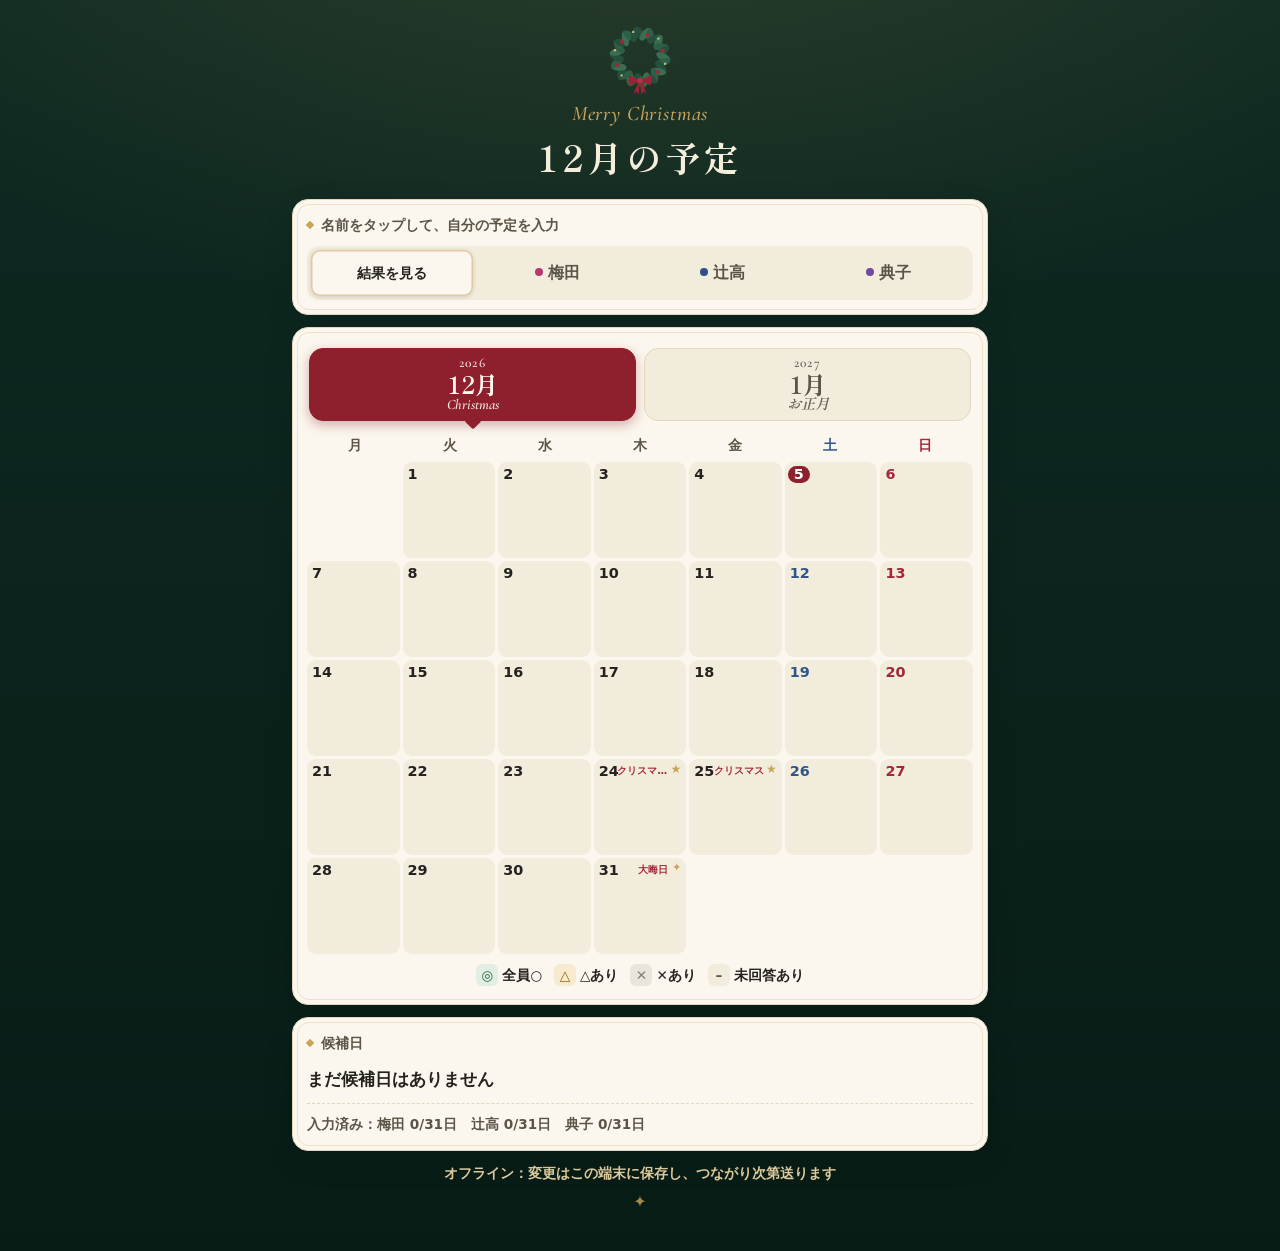
==== commit 56a0117b: "Calendar: month switcher moved into the calendar header as two large tabs (current month filled, poi" ====
--- a/calendar/index.html
+++ b/calendar/index.html
@@ -11,9 +11,9 @@
   <link rel="preconnect" href="https://fonts.googleapis.com">
   <link rel="preconnect" href="https://fonts.gstatic.com" crossorigin>
   <link rel="stylesheet" href="https://fonts.googleapis.com/css2?family=Cormorant+Garamond:ital,wght@0,600;1,500&family=Shippori+Mincho:wght@600;700&display=swap">
-  <link rel="stylesheet" href="calendar.css?v=20261127g">
-  <script src="../holidays.js?v=20261127g" defer></script>
-  <script src="calendar.js?v=20261127g" defer></script>
+  <link rel="stylesheet" href="calendar.css?v=20261127h">
+  <script src="../holidays.js?v=20261127h" defer></script>
+  <script src="calendar.js?v=20261127h" defer></script>
 </head>
 <body data-theme="xmas">
   <div id="snow" class="snow" aria-hidden="true"></div>
@@ -24,8 +24,6 @@
       <p id="hero-kicker" class="hero-kicker"></p>
       <h1 id="hero-title" class="hero-title"></h1>
     </header>
-
-    <nav id="months" class="month-tabs" role="tablist" aria-label="月"></nav>
 
     <section class="panel who" aria-labelledby="who-label">
       <p id="who-label" class="panel-label"></p>
@@ -39,7 +37,7 @@
         <div id="brushes" class="segmented segmented--brush" role="radiogroup" aria-label="入力する記号"></div>
       </div>
 
-      <h2 id="month-label" class="month-label" aria-live="polite"></h2>
+      <nav id="months" class="month-tabs" role="tablist" aria-label="月を切り替え"></nav>
       <div class="weekdays" aria-hidden="true">
         <span>月</span><span>火</span><span>水</span><span>木</span><span>金</span><span class="sat">土</span><span class="sun">日</span>
       </div>
--- a/calendar/calendar.css
+++ b/calendar/calendar.css
@@ -199,42 +199,6 @@
   to { opacity: 1; transform: none; }
 }
 
-/* ---- Month tabs (Mincho) ---- */
-.month-tabs {
-  display: flex;
-  gap: 6px;
-  max-width: 360px;
-  margin: 0 auto 14px;
-  padding: 5px;
-  border: 1px solid color-mix(in srgb, var(--gold) 50%, transparent);
-  border-radius: 999px;
-  background: var(--tab-bg);
-}
-
-.month-tabs button {
-  flex: 1;
-  display: flex;
-  align-items: baseline;
-  justify-content: center;
-  gap: 8px;
-  min-height: 44px;
-  border: 0;
-  border-radius: 999px;
-  background: transparent;
-  color: var(--tab-text);
-  font-family: var(--serif);
-  transition: background-color 0.3s, color 0.3s;
-}
-
-.month-tabs button[aria-selected="true"] {
-  background: var(--tab-on-bg);
-  color: var(--tab-on-text);
-  box-shadow: 0 2px 10px rgba(0, 0, 0, 0.15);
-}
-
-.tab-main { font-size: 1.1rem; font-weight: 700; }
-.tab-sub { font-family: var(--latin); font-size: 0.95rem; font-style: italic; font-weight: 600; }
-
 /* ---- Panels ---- */
 .panel {
   position: relative;
@@ -384,29 +348,56 @@
   text-align: center;
 }
 
-.month-label {
+/* month switcher: both months always visible at the top of the calendar; the current one is filled */
+.month-tabs {
+  display: grid;
+  grid-template-columns: 1fr 1fr;
+  gap: 8px;
+  margin: 4px 2px 10px;
+}
+
+.month-tabs button {
+  position: relative;
   display: flex;
-  align-items: baseline;
+  flex-direction: column;
+  align-items: center;
   justify-content: center;
-  gap: 6px;
-  margin: 2px 0 8px;
-  color: var(--text);
+  min-height: 64px;
+  padding: 6px 4px;
+  border: 1.5px solid var(--line);
+  border-radius: 14px;
+  background: var(--card-2);
+  color: var(--soft);
   font-family: var(--serif);
-  font-weight: 700;
-}
-
-.month-year { color: var(--gold); font-family: var(--latin); font-size: 1.05rem; font-weight: 600; letter-spacing: 0.08em; }
-.month-num { font-family: var(--latin); font-size: 2.3rem; font-weight: 600; line-height: 1; font-variant-numeric: lining-nums; }
-.month-unit { font-size: 1.05rem; }
-
-.month-label::before,
-.month-label::after {
-  content: "✦";
-  align-self: center;
-  margin: 0 8px;
-  color: var(--gold);
-  font-size: 0.7rem;
-}
+  line-height: 1.15;
+  transition: background-color 0.25s, color 0.25s, border-color 0.25s;
+}
+
+.month-tabs button:active { transform: scale(0.98); }
+
+.month-tabs button[aria-selected="true"] {
+  border-color: var(--accent);
+  background: var(--accent);
+  color: #fff8ef;
+  box-shadow: 0 4px 12px color-mix(in srgb, var(--accent) 35%, transparent);
+}
+
+/* a small pointer under the current month, aiming at the grid */
+.month-tabs button[aria-selected="true"]::after {
+  content: "";
+  position: absolute;
+  bottom: -7px;
+  left: 50%;
+  width: 12px;
+  height: 12px;
+  background: var(--accent);
+  transform: translateX(-50%) rotate(45deg);
+  border-radius: 2px;
+}
+
+.tab-year { font-family: var(--latin); font-size: 0.85rem; font-weight: 600; letter-spacing: 0.08em; opacity: 0.85; }
+.tab-main { font-size: 1.45rem; font-weight: 700; }
+.tab-sub { font-family: var(--latin); font-size: 0.9rem; font-style: italic; font-weight: 600; opacity: 0.9; }
 
 .weekdays,
 .grid {
